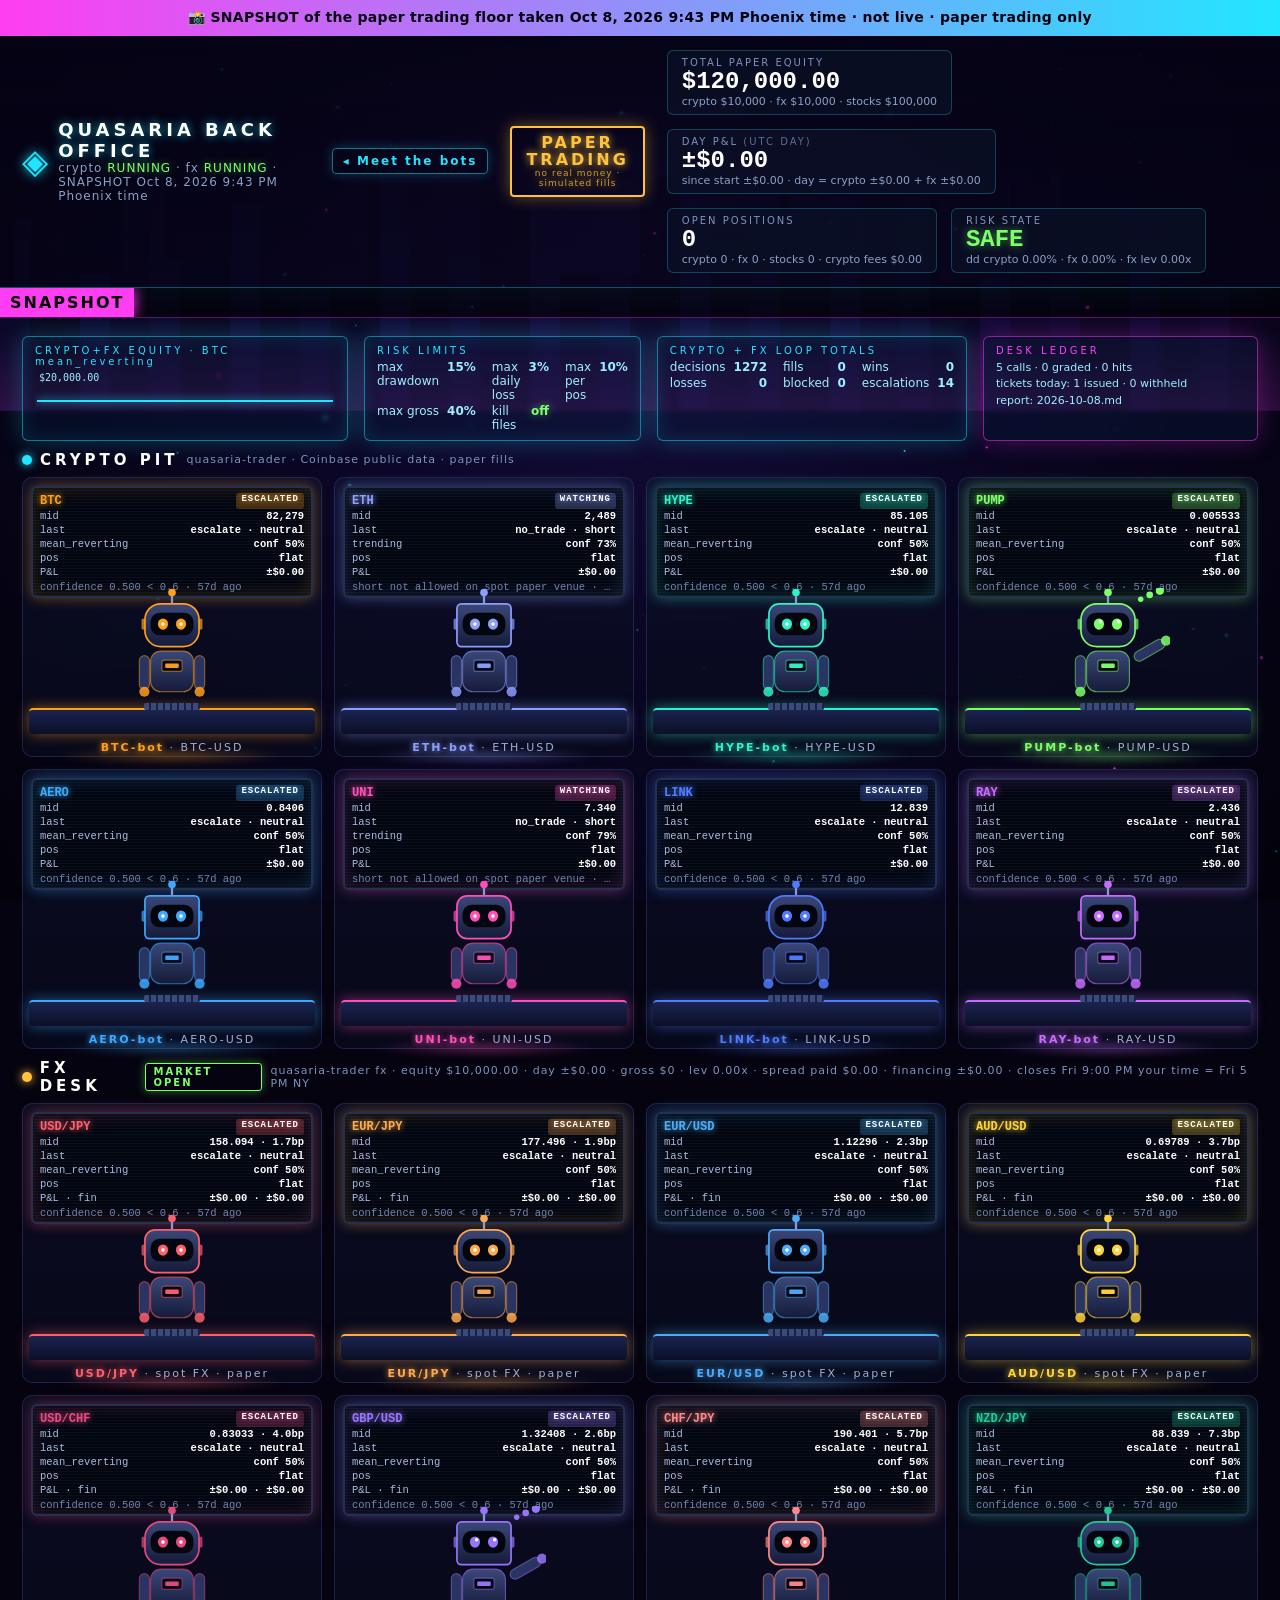
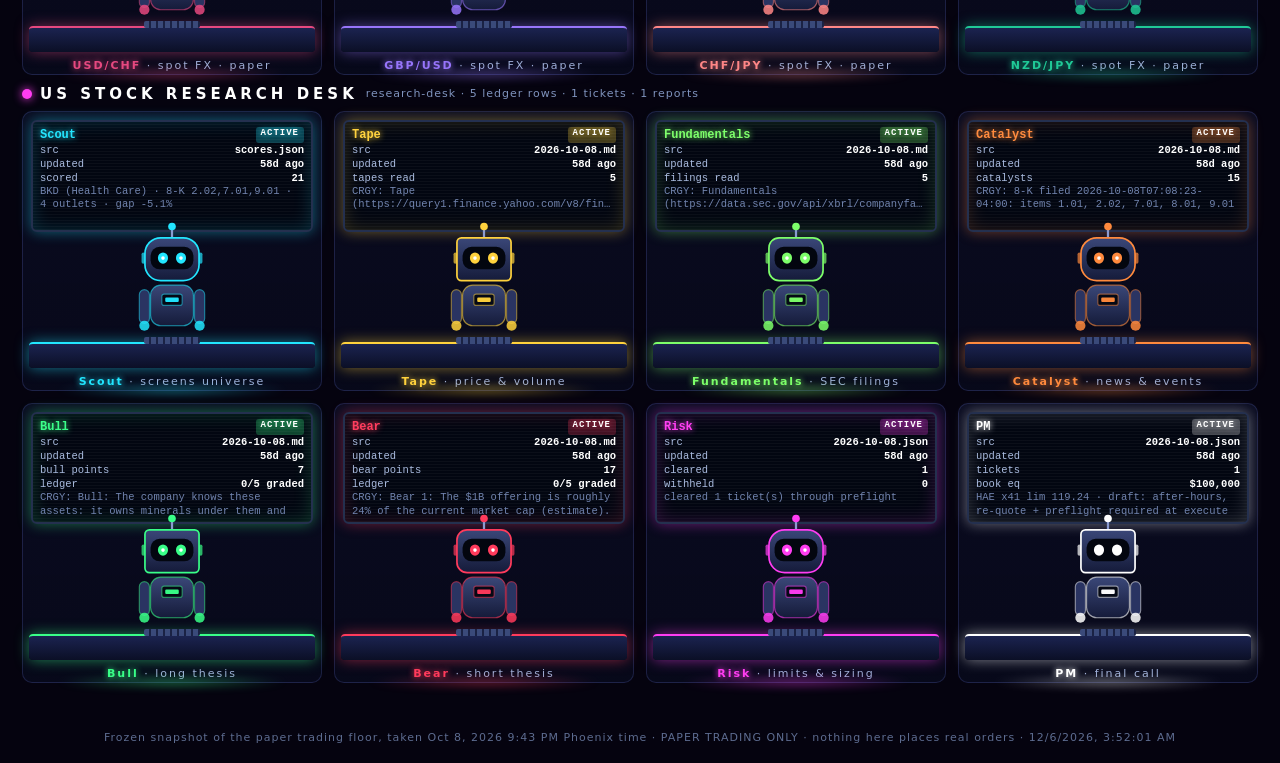
==== portal/index.html @ 62c1cb77 "Quasaria bots landing page + trading floor snapshot (paper trading only)" ====
<!doctype html>
<html lang="en">
<head>
<meta charset="utf-8">
<meta name="viewport" content="width=device-width,initial-scale=1">
<title>Quasaria Back Office · SNAPSHOT · PAPER TRADING</title>
<link rel="stylesheet" href="style.css">
</head>
<body>
<div id="snapshot-banner" style="position:sticky;top:0;z-index:9999;background:linear-gradient(90deg,#ff3df2,#22e6ff);color:#05010f;font:700 14px/1.4 system-ui,sans-serif;text-align:center;padding:8px 12px;letter-spacing:.02em">📸 SNAPSHOT of the paper trading floor taken Oct 8, 2026 9:43 PM Phoenix time · not live · paper trading only</div>
<canvas id="particles"></canvas>
<div id="scene">
  <div class="layer sky" data-depth="0.2">
    <div class="skyline"></div>
  </div>
  <div class="layer floor" data-depth="0.5"><div class="grid"></div></div>
</div>

<header id="hud">
  <div class="brand">
    <div class="logo">◈</div>
    <div><div class="title">QUASARIA BACK OFFICE</div><div class="subtitle" id="runner">connecting…</div></div>
  </div>
  <a class="lp-link" href="../" title="Landing page: meet the bots">◂ Meet the bots</a>
  <div class="paper">PAPER TRADING<small>no real money · simulated fills</small></div>
  <div class="stats">
    <div class="stat"><label>Total paper equity</label><b id="equity">—</b><small id="equity-sub"></small></div>
    <div class="stat"><label>Day P&amp;L <span class="muted">(UTC day)</span></label><b id="daypnl">—</b><small id="totpnl"></small></div>
    <div class="stat"><label>Open positions</label><b id="openpos">—</b><small id="fees"></small></div>
    <div class="stat"><label>Risk state</label><b id="riskstate">—</b><small id="dd"></small></div>
  </div>
</header>
<div id="halt-banner" class="hidden">⛔ TRADING HALTED — <span id="halt-reason"></span></div>
<div id="ticker"><div class="ticker-label">SNAPSHOT</div><div class="ticker-track"><div id="ticker-inner">waiting for events…</div></div></div>

<main>
  <div class="holo-strip">
    <div class="holo h1"><div class="holo-title">BTC REGIME</div><canvas id="spark" width="300" height="54"></canvas></div>
    <div class="holo h2"><div class="holo-title">RISK LIMITS</div><div id="risklimits"></div></div>
    <div class="holo h4"><div class="holo-title">CRYPTO LOOP TOTALS</div><div id="loopstats">—</div></div>
    <div class="holo h3"><div class="holo-title">DESK LEDGER</div><div id="ledgerbox">—</div></div>
  </div>
  <section class="zone">
    <h2><span class="dot cyan"></span>CRYPTO PIT <small>quasaria-trader · Coinbase public data · paper fills</small></h2>
    <div class="desks" id="crypto-desks"></div>
  </section>
  <section class="zone">
    <h2><span class="dot amber"></span>FX DESK <span id="fx-market" class="mkt">…</span> <small id="fx-sub">quasaria-trader fx</small></h2>
    <div class="desks" id="fx-desks"></div>
  </section>
  <section class="zone">
    <h2><span class="dot magenta"></span>US STOCK RESEARCH DESK <small id="desk-sub">research-desk</small></h2>
    <div class="desks" id="stock-desks"></div>
  </section>
</main>
<footer>Frozen snapshot of the paper trading floor, taken Oct 8, 2026 9:43 PM Phoenix time · PAPER TRADING ONLY · nothing here places real orders · <span id="clock"></span></footer>
<script src="app.js"></script>
</body>
</html>
---- portal/style.css ----
:root{--cyan:#22e6ff;--mag:#ff3df2;--lime:#7dff6a;--red:#ff3b5c;--amber:#ffc23d;--bg:#05030f;--panel:rgba(12,18,40,.72)}
*{box-sizing:border-box}
html,body{margin:0;min-height:100%;background:var(--bg);color:#d8e6ff;font-family:"Rajdhani","Segoe UI",system-ui,sans-serif;overflow-x:hidden}
body{min-height:100vh}
#particles{position:fixed;inset:0;z-index:1;pointer-events:none}
#scene{position:fixed;inset:0;z-index:0;overflow:hidden;background:radial-gradient(ellipse at 50% 20%,#1b0f45 0%,#0a0624 45%,#03020a 100%)}
.layer{position:absolute;inset:-40px;transition:transform .2s ease-out}
.skyline{position:absolute;left:0;right:0;top:18%;height:28%;opacity:.55;
 background:
 linear-gradient(transparent 0 70%,rgba(255,61,242,.25) 100%),
 repeating-linear-gradient(90deg,#0d0a2a 0 40px,#120d38 40px 70px,#0b0822 70px 120px,#150f40 120px 150px);
 clip-path:polygon(0 60%,4% 60%,4% 30%,8% 30%,8% 50%,12% 50%,12% 10%,15% 10%,15% 45%,20% 45%,20% 25%,25% 25%,25% 55%,30% 55%,30% 5%,33% 5%,33% 40%,38% 40%,38% 20%,44% 20%,44% 50%,50% 50%,50% 15%,53% 15%,53% 35%,58% 35%,58% 0,61% 0,61% 45%,66% 45%,66% 22%,72% 22%,72% 52%,77% 52%,77% 12%,81% 12%,81% 40%,86% 40%,86% 28%,91% 28%,91% 55%,96% 55%,96% 35%,100% 35%,100% 100%,0 100%)}
.floor{top:auto;height:60%;bottom:-40px;perspective:420px;overflow:hidden}
.grid{position:absolute;left:-50%;right:-50%;top:0;height:200%;transform:rotateX(62deg);transform-origin:50% 0;
 background-image:linear-gradient(rgba(34,230,255,.35) 1px,transparent 1px),linear-gradient(90deg,rgba(255,61,242,.3) 1px,transparent 1px);
 background-size:60px 60px;animation:gridmove 4s linear infinite;
 mask-image:linear-gradient(to bottom,transparent,#000 25%,#000 70%,transparent);-webkit-mask-image:linear-gradient(to bottom,transparent,#000 25%,#000 70%,transparent)}
@keyframes gridmove{to{background-position:0 60px,0 0}}
.holo{position:absolute;padding:8px 12px;border:1px solid rgba(34,230,255,.5);background:rgba(10,30,60,.35);border-radius:6px;
 box-shadow:0 0 24px rgba(34,230,255,.25),inset 0 0 20px rgba(34,230,255,.12);font-size:12px;color:#9fefff;backdrop-filter:blur(2px);animation:flicker 6s infinite}
.holo-title{font-size:10px;letter-spacing:3px;color:var(--cyan);margin-bottom:4px}
.holo-strip{display:flex;gap:16px;justify-content:space-between;margin:4px 0 6px}.holo-strip .holo{position:relative;flex:1}.h3{border-color:rgba(255,61,242,.5);box-shadow:0 0 24px rgba(255,61,242,.25)}
.h3 .holo-title{color:var(--mag)}
@keyframes flicker{0%,100%{opacity:.85}48%{opacity:.85}50%{opacity:.5}52%{opacity:.9}}
header#hud{position:relative;z-index:5;display:flex;align-items:center;gap:22px;padding:14px 22px;background:linear-gradient(180deg,rgba(5,3,20,.92),rgba(5,3,20,.6));border-bottom:1px solid rgba(34,230,255,.35);box-shadow:0 0 30px rgba(34,230,255,.15)}
.brand{display:flex;align-items:center;gap:10px}
.logo{font-size:34px;color:var(--cyan);text-shadow:0 0 12px var(--cyan);animation:spin 12s linear infinite}
@keyframes spin{to{transform:rotate(360deg)}}
.title{font-weight:700;letter-spacing:4px;font-size:18px;color:#fff;text-shadow:0 0 10px rgba(34,230,255,.7)}
.subtitle{font-size:12px;color:#8aa0c8;letter-spacing:1px}
.paper{border:2px solid var(--amber);color:var(--amber);padding:6px 14px;font-weight:800;letter-spacing:3px;border-radius:4px;text-align:center;
 text-shadow:0 0 8px var(--amber);box-shadow:0 0 16px rgba(255,194,61,.4);animation:pulse 2.4s ease-in-out infinite;line-height:1.1}
.paper small{display:block;font-size:9px;letter-spacing:1px;font-weight:500;opacity:.8}
@keyframes pulse{50%{box-shadow:0 0 28px rgba(255,194,61,.75)}}
.stats{display:flex;gap:14px;margin-left:auto;flex-wrap:wrap}
.stat{background:var(--panel);border:1px solid rgba(34,230,255,.25);border-radius:6px;padding:6px 14px;min-width:150px}
.stat label{display:block;font-size:10px;letter-spacing:2px;color:#7f93bd;text-transform:uppercase}
.stat b{font-size:24px;font-family:"JetBrains Mono",ui-monospace,monospace;color:#fff}
.stat small{display:block;font-size:11px;color:#8aa0c8}
.muted{color:#5d6c90}
.pos{color:var(--lime)!important;text-shadow:0 0 8px rgba(125,255,106,.5)}.neg{color:var(--red)!important;text-shadow:0 0 8px rgba(255,59,92,.5)}
#halt-banner{position:relative;z-index:5;background:repeating-linear-gradient(45deg,#3a0010 0 20px,#55001a 20px 40px);color:#fff;font-weight:800;letter-spacing:3px;text-align:center;padding:6px;border-bottom:2px solid var(--red);animation:pulse 1s infinite}
.hidden{display:none!important}
#ticker{position:relative;z-index:5;display:flex;align-items:center;height:30px;background:rgba(0,0,0,.6);border-bottom:1px solid rgba(255,61,242,.35);overflow:hidden}
.ticker-label{background:var(--mag);color:#000;font-weight:800;padding:0 10px;height:100%;display:flex;align-items:center;letter-spacing:2px;box-shadow:0 0 14px var(--mag)}
.ticker-track{flex:1;overflow:hidden;white-space:nowrap}
#ticker-inner{display:inline-block;padding-left:100%;animation:scroll 60s linear infinite;font-family:ui-monospace,monospace;font-size:13px}
#ticker-inner span{margin-right:42px}
@keyframes scroll{to{transform:translateX(-100%)}}
main{position:relative;z-index:3;padding:14px 22px 40px}
.zone h2{font-size:15px;letter-spacing:4px;margin:10px 0 8px;color:#fff;display:flex;align-items:center;gap:8px}
.zone h2 small{font-size:11px;letter-spacing:1px;color:#7f93bd;font-weight:400}
.dot{width:10px;height:10px;border-radius:50%;display:inline-block}.dot.cyan{background:var(--cyan);box-shadow:0 0 10px var(--cyan)}.dot.magenta{background:var(--mag);box-shadow:0 0 10px var(--mag)}
.desks{display:grid;grid-template-columns:repeat(8,minmax(150px,1fr));gap:12px}
@media (max-width:1500px){.desks{grid-template-columns:repeat(4,minmax(160px,1fr))}}
.desk{position:relative;height:280px;border-radius:10px;background:linear-gradient(180deg,rgba(15,20,48,.55),rgba(8,10,28,.85));border:1px solid rgba(120,140,255,.18);overflow:visible;transition:box-shadow .3s}
.desk::after{content:"";position:absolute;left:10%;right:10%;bottom:-6px;height:12px;border-radius:50%;background:radial-gradient(var(--hue),transparent 70%);opacity:.5;filter:blur(4px)}
.desk.flash-red{animation:redflash 1.2s 3}
.desk.flash-green{animation:greenflash 1.2s 2}
@keyframes redflash{50%{box-shadow:0 0 40px var(--red),inset 0 0 40px rgba(255,59,92,.5);border-color:var(--red)}}
@keyframes greenflash{50%{box-shadow:0 0 40px var(--lime),inset 0 0 30px rgba(125,255,106,.35);border-color:var(--lime)}}
.monitor{position:absolute;left:8px;right:8px;top:8px;height:112px;border-radius:6px;background:#020611;border:2px solid #24304f;box-shadow:0 0 14px color-mix(in srgb,var(--hue) 40%,transparent),inset 0 0 18px color-mix(in srgb,var(--hue) 18%,transparent);
 padding:5px 7px;font-family:ui-monospace,monospace;font-size:10.5px;line-height:1.35;overflow:hidden}
.monitor::before{content:"";position:absolute;inset:0;background:repeating-linear-gradient(0deg,rgba(255,255,255,.035) 0 1px,transparent 1px 3px);pointer-events:none}
.mon-head{display:flex;justify-content:space-between;color:var(--hue);font-weight:700;font-size:12px;text-shadow:0 0 6px var(--hue)}
.mon-row{display:flex;justify-content:space-between;gap:6px;color:#a9bbdf;white-space:nowrap;overflow:hidden;text-overflow:ellipsis}
.mon-row b{color:#fff;font-weight:600;overflow:hidden;text-overflow:ellipsis;white-space:nowrap;min-width:0}
.mon-reason{color:#6f82ad;white-space:nowrap;overflow:hidden;text-overflow:ellipsis}
.status-pill{font-size:9px;padding:0 5px;border-radius:3px;background:color-mix(in srgb,var(--hue) 25%,transparent);color:#fff;letter-spacing:1px}
.robot{position:absolute;left:50%;bottom:44px;width:124px;height:124px;transform:translateX(-50%)}
.table{position:absolute;left:6px;right:6px;bottom:22px;height:26px;border-radius:4px;background:linear-gradient(180deg,#1b2350,#0b0f26);border-top:2px solid var(--hue);box-shadow:0 0 14px color-mix(in srgb,var(--hue) 50%,transparent)}
.keyboard{position:absolute;left:50%;top:-7px;width:56px;height:7px;transform:translateX(-50%);background:repeating-linear-gradient(90deg,#3a4a7a 0 5px,#1a2244 5px 7px);border-radius:2px}
.nameplate{position:absolute;bottom:2px;left:0;right:0;text-align:center;font-size:11px;letter-spacing:2px;color:#9fb0d8}
.nameplate b{color:var(--hue);text-shadow:0 0 6px var(--hue)}
/* robot parts */
.r-head{animation:headscan 6s ease-in-out infinite;transform-origin:55px 50px}
.r-armL,.r-armR{transform-box:fill-box}
.r-eye{animation:blink 4.5s infinite;transform-origin:center;transform-box:fill-box}
.r-antenna-tip{animation:antenna 1.6s ease-in-out infinite}
@keyframes blink{0%,92%,100%{transform:scaleY(1)}95%{transform:scaleY(.1)}}
@keyframes antenna{50%{opacity:.3}}
@keyframes headscan{0%,100%{transform:rotate(0)}25%{transform:rotate(-6deg)}60%{transform:rotate(5deg)}}
.typing .r-armL{animation:typeL .22s ease-in-out infinite alternate;transform-origin:top center}
.typing .r-armR{animation:typeR .22s ease-in-out infinite alternate .11s;transform-origin:top center}
.typing .r-head{animation:typinghead 1.2s ease-in-out infinite}
@keyframes typeL{from{transform:translateY(0) rotate(4deg)}to{transform:translateY(3px) rotate(-3deg)}}
@keyframes typeR{from{transform:translateY(0) rotate(-4deg)}to{transform:translateY(3px) rotate(3deg)}}
@keyframes typinghead{50%{transform:translateY(1.5px)}}
.watching .r-armL{animation:typeL 1.6s ease-in-out infinite alternate;transform-origin:top center}
.watching .r-armR{animation:typeR 2.1s ease-in-out infinite alternate;transform-origin:top center}
.thinking .r-head{animation:think 2.4s ease-in-out infinite}
.thinking .r-armR{transform:rotate(-120deg) translate(-2px,-2px);transform-origin:top center;transition:transform .4s}
.thinking .r-pupil{transform:translate(1.5px,-2px)}
@keyframes think{50%{transform:rotate(-8deg) translateY(-1px)}}
.think-dots{opacity:0;transition:opacity .3s}.thinking .think-dots{opacity:1}
.think-dots circle{animation:dots 1.2s infinite}.think-dots circle:nth-child(2){animation-delay:.2s}.think-dots circle:nth-child(3){animation-delay:.4s}
@keyframes dots{50%{opacity:.15}}
.halted .r-head{animation:none;transform:rotate(14deg) translate(4px,6px)}
.halted .r-armL,.halted .r-armR{animation:none;transform:translateY(6px)}
.halted .r-eye{fill:var(--red)!important;animation:none}
.halted .r-antenna-tip{fill:var(--red)!important;animation:antenna .4s infinite}
.halted .x-eyes{opacity:1}.x-eyes{opacity:0}
.desk.halted{filter:saturate(.4);border-color:rgba(255,59,92,.6)}
.desk.halted .monitor{border-color:var(--red)}
.halt-tag{position:absolute;top:150px;left:50%;transform:translateX(-50%) rotate(-8deg);background:var(--red);color:#fff;font-weight:900;letter-spacing:3px;padding:2px 10px;font-size:13px;box-shadow:0 0 16px var(--red);display:none;z-index:4}
.desk.halted .halt-tag{display:block}
.offline .robot{opacity:.45;filter:grayscale(.7)}
.bubble{position:absolute;top:112px;left:50%;transform:translate(-50%,10px) scale(.6);opacity:0;background:#fff;color:#0a0a20;font-weight:800;font-size:12px;padding:5px 9px;border-radius:12px;white-space:nowrap;z-index:6;transition:all .35s cubic-bezier(.2,1.6,.4,1);pointer-events:none;box-shadow:0 0 18px rgba(255,255,255,.6)}
.bubble::after{content:"";position:absolute;bottom:-6px;left:50%;margin-left:-6px;border:6px solid transparent;border-top-color:#fff;border-bottom:0}
.bubble.show{opacity:1;transform:translate(-50%,0) scale(1)}
.coin{position:absolute;left:50%;top:150px;width:18px;height:18px;border-radius:50%;background:radial-gradient(circle at 35% 35%,#fff7b0,#ffc23d 55%,#b77900);box-shadow:0 0 10px #ffc23d;z-index:7;animation:coinpop 1.4s ease-out forwards;font-size:11px;font-weight:900;color:#7a4b00;text-align:center;line-height:18px}
@keyframes coinpop{0%{transform:translate(-50%,0) scale(.3);opacity:0}15%{opacity:1}100%{transform:translate(calc(-50% + var(--dx)),-110px) scale(1) rotateY(720deg);opacity:0}}
.lossfx{position:absolute;left:50%;top:140px;transform:translateX(-50%);color:var(--red);font-weight:900;font-size:16px;text-shadow:0 0 10px var(--red);animation:lossfloat 1.6s ease-out forwards;z-index:7}
@keyframes lossfloat{to{transform:translate(-50%,-70px);opacity:0}}
footer{position:relative;z-index:3;text-align:center;font-size:11px;color:#5d6c90;padding:8px 0 16px;letter-spacing:1px}
#risklimits,#loopstats{display:grid;grid-template-columns:repeat(3,auto);gap:2px 16px}#risklimits div,#loopstats div{display:flex;justify-content:space-between;gap:8px}
#ledgerbox{font-size:11px;line-height:1.5}

.dot.amber{background:var(--amber);box-shadow:0 0 10px var(--amber)}
.mkt{font-size:10px;letter-spacing:2px;padding:2px 8px;border-radius:3px;border:1px solid #556;color:#aab}
.mkt.open{border-color:var(--lime);color:var(--lime);box-shadow:0 0 10px rgba(125,255,106,.4)}
.mkt.closed{border-color:var(--amber);color:var(--amber);box-shadow:0 0 10px rgba(255,194,61,.4)}
.warn{color:#ffb35c!important}
.fxev{color:#ffe08a}
.desk.mkt-closed .robot{opacity:.6}
.desk.mkt-closed .monitor{filter:brightness(.75)}

.lp-link{font-size:12px;letter-spacing:2px;font-weight:700;color:var(--cyan);text-decoration:none;border:1px solid rgba(34,230,255,.5);border-radius:4px;padding:5px 10px;box-shadow:0 0 12px rgba(34,230,255,.25);white-space:nowrap}.lp-link:hover{background:rgba(34,230,255,.15);color:#fff}
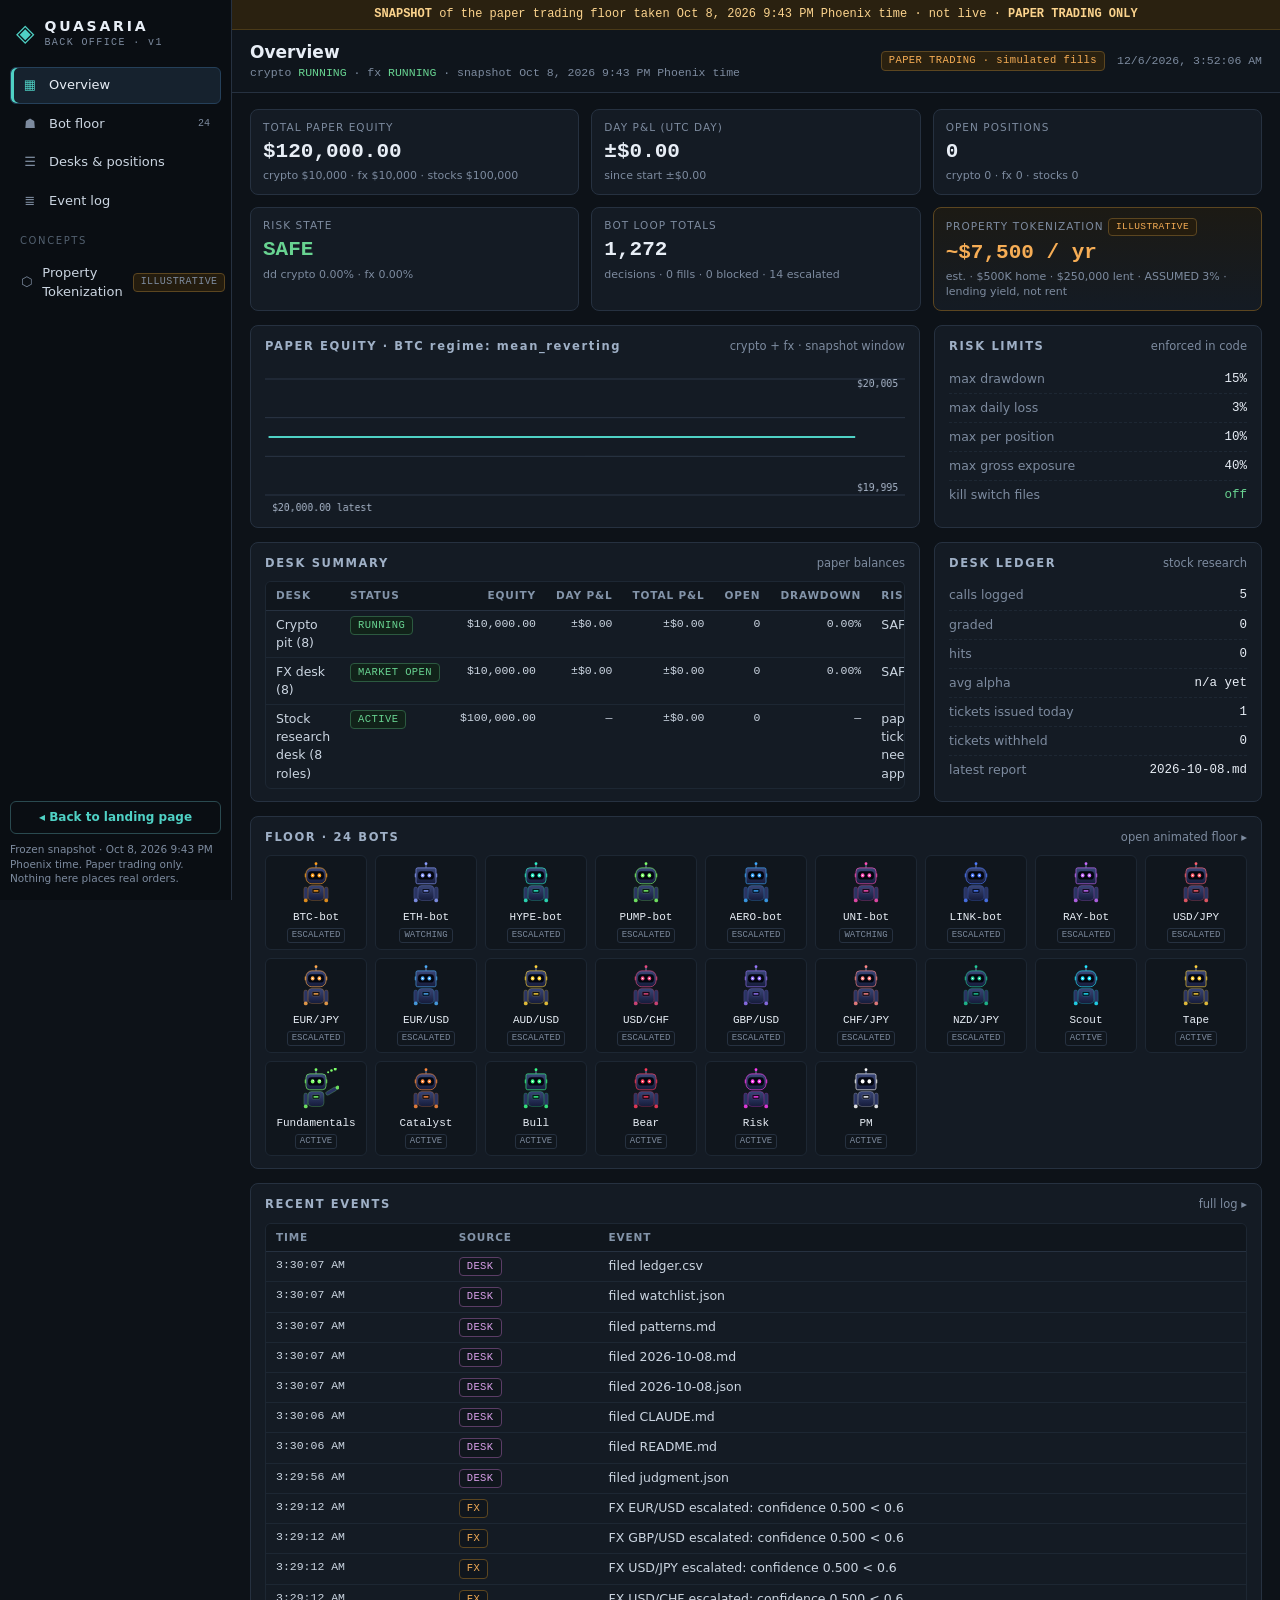
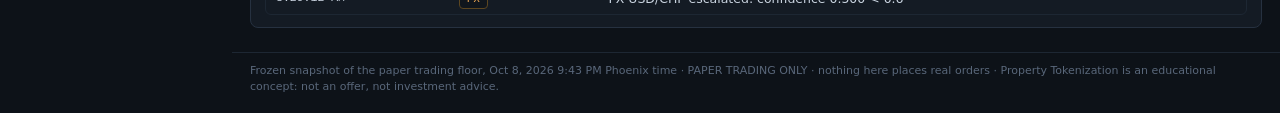
==== commit 08af9d2a: "Portal: back-office dashboard restyle + illustrative Property Tokenization (Stellar testnet) view" ====
--- a/portal/index.html
+++ b/portal/index.html
@@ -4,56 +4,214 @@
 <meta charset="utf-8">
 <meta name="viewport" content="width=device-width,initial-scale=1">
 <title>Quasaria Back Office · SNAPSHOT · PAPER TRADING</title>
+<meta name="description" content="Quasaria back office: a frozen snapshot of the paper-trading floor plus an illustrative property tokenization flow on Stellar testnet. Not real. Not investment advice.">
 <link rel="stylesheet" href="style.css">
 </head>
 <body>
-<div id="snapshot-banner" style="position:sticky;top:0;z-index:9999;background:linear-gradient(90deg,#ff3df2,#22e6ff);color:#05010f;font:700 14px/1.4 system-ui,sans-serif;text-align:center;padding:8px 12px;letter-spacing:.02em">📸 SNAPSHOT of the paper trading floor taken Oct 8, 2026 9:43 PM Phoenix time · not live · paper trading only</div>
-<canvas id="particles"></canvas>
-<div id="scene">
-  <div class="layer sky" data-depth="0.2">
-    <div class="skyline"></div>
-  </div>
-  <div class="layer floor" data-depth="0.5"><div class="grid"></div></div>
-</div>
-
-<header id="hud">
-  <div class="brand">
-    <div class="logo">◈</div>
-    <div><div class="title">QUASARIA BACK OFFICE</div><div class="subtitle" id="runner">connecting…</div></div>
-  </div>
-  <a class="lp-link" href="../" title="Landing page: meet the bots">◂ Meet the bots</a>
-  <div class="paper">PAPER TRADING<small>no real money · simulated fills</small></div>
-  <div class="stats">
-    <div class="stat"><label>Total paper equity</label><b id="equity">—</b><small id="equity-sub"></small></div>
-    <div class="stat"><label>Day P&amp;L <span class="muted">(UTC day)</span></label><b id="daypnl">—</b><small id="totpnl"></small></div>
-    <div class="stat"><label>Open positions</label><b id="openpos">—</b><small id="fees"></small></div>
-    <div class="stat"><label>Risk state</label><b id="riskstate">—</b><small id="dd"></small></div>
+<div id="app">
+<aside id="sidebar">
+  <div class="brand"><div class="logo">◈</div><div><div class="title">QUASARIA</div><div class="subtitle">BACK OFFICE · v1</div></div></div>
+  <nav id="nav" aria-label="Back office sections">
+    <a href="#/overview" data-view="overview"><span class="ic">▦</span><span class="lbl">Overview</span></a>
+    <a href="#/floor" data-view="floor"><span class="ic">☗</span><span class="lbl">Bot floor</span><em id="nav-bots">24</em></a>
+    <a href="#/desks" data-view="desks"><span class="ic">☰</span><span class="lbl">Desks &amp; positions</span></a>
+    <a href="#/events" data-view="events"><span class="ic">≣</span><span class="lbl">Event log</span></a>
+    <div class="nav-sep">Concepts</div>
+    <a href="#/tokenization" data-view="tokenization"><span class="ic">⬡</span><span class="lbl">Property Tokenization</span><em class="chip warn-chip">ILLUSTRATIVE</em></a>
+  </nav>
+  <div class="side-foot">
+    <a class="lp-link" href="../">◂ Back to landing page</a>
+    <div class="snap-note">Frozen snapshot · Oct 8, 2026 9:43 PM Phoenix time. Paper trading only. Nothing here places real orders.</div>
+  </div>
+</aside>
+
+<div id="content">
+<div id="snapshot-banner" role="status"><b>SNAPSHOT</b> of the paper trading floor taken Oct 8, 2026 9:43 PM Phoenix time · not live · <b>PAPER TRADING ONLY</b></div>
+<header id="topbar">
+  <div class="crumb"><span id="view-title">Overview</span><small id="runner">connecting…</small></div>
+  <div class="top-right">
+    <span class="chip paper-chip">PAPER TRADING · simulated fills</span>
+    <span class="clock" id="clock"></span>
   </div>
 </header>
 <div id="halt-banner" class="hidden">⛔ TRADING HALTED — <span id="halt-reason"></span></div>
-<div id="ticker"><div class="ticker-label">SNAPSHOT</div><div class="ticker-track"><div id="ticker-inner">waiting for events…</div></div></div>
 
 <main>
-  <div class="holo-strip">
-    <div class="holo h1"><div class="holo-title">BTC REGIME</div><canvas id="spark" width="300" height="54"></canvas></div>
-    <div class="holo h2"><div class="holo-title">RISK LIMITS</div><div id="risklimits"></div></div>
-    <div class="holo h4"><div class="holo-title">CRYPTO LOOP TOTALS</div><div id="loopstats">—</div></div>
-    <div class="holo h3"><div class="holo-title">DESK LEDGER</div><div id="ledgerbox">—</div></div>
-  </div>
-  <section class="zone">
-    <h2><span class="dot cyan"></span>CRYPTO PIT <small>quasaria-trader · Coinbase public data · paper fills</small></h2>
-    <div class="desks" id="crypto-desks"></div>
-  </section>
-  <section class="zone">
-    <h2><span class="dot amber"></span>FX DESK <span id="fx-market" class="mkt">…</span> <small id="fx-sub">quasaria-trader fx</small></h2>
-    <div class="desks" id="fx-desks"></div>
-  </section>
-  <section class="zone">
-    <h2><span class="dot magenta"></span>US STOCK RESEARCH DESK <small id="desk-sub">research-desk</small></h2>
-    <div class="desks" id="stock-desks"></div>
-  </section>
+<!-- ============ OVERVIEW ============ -->
+<section class="view" id="view-overview">
+  <div class="kpis">
+    <div class="kpi"><label>Total paper equity</label><b id="equity">—</b><small id="equity-sub"></small></div>
+    <div class="kpi"><label>Day P&amp;L <span class="muted">(UTC day)</span></label><b id="daypnl">—</b><small id="totpnl"></small></div>
+    <div class="kpi"><label>Open positions</label><b id="openpos">—</b><small id="fees"></small></div>
+    <div class="kpi"><label>Risk state</label><b id="riskstate">—</b><small id="dd"></small></div>
+    <div class="kpi"><label>Bot loop totals</label><b id="loopkpi">—</b><small id="loopkpi-sub"></small></div>
+    <a class="kpi kpi-token" href="#/tokenization" title="Open the illustrative Property Tokenization flow">
+      <label>Property tokenization <span class="chip warn-chip">ILLUSTRATIVE</span></label>
+      <b id="kpi-token-main">—</b><small id="kpi-token-sub"></small>
+    </a>
+  </div>
+
+  <div class="grid g-3">
+    <div class="panel span-2"><div class="p-head"><h3 id="spark-title">PAPER EQUITY</h3><span class="muted">crypto + fx · snapshot window</span></div><canvas id="spark" width="720" height="150"></canvas></div>
+    <div class="panel"><div class="p-head"><h3>RISK LIMITS</h3><span class="muted">enforced in code</span></div><div id="risklimits" class="kv"></div></div>
+  </div>
+
+  <div class="grid g-3">
+    <div class="panel span-2"><div class="p-head"><h3>DESK SUMMARY</h3><span class="muted">paper balances</span></div>
+      <div class="tbl-wrap"><table class="tbl" id="tbl-desks"><thead><tr><th>Desk</th><th>Status</th><th class="r">Equity</th><th class="r">Day P&amp;L</th><th class="r">Total P&amp;L</th><th class="r">Open</th><th class="r">Drawdown</th><th>Risk</th></tr></thead><tbody></tbody></table></div>
+    </div>
+    <div class="panel"><div class="p-head"><h3>DESK LEDGER</h3><span class="muted">stock research</span></div><div id="ledgerbox" class="kv"></div></div>
+  </div>
+
+  <div class="panel"><div class="p-head"><h3>FLOOR · 24 BOTS</h3><a class="muted" href="#/floor">open animated floor ▸</a></div><div id="floor-strip" class="strip"></div></div>
+
+  <div class="panel"><div class="p-head"><h3>RECENT EVENTS</h3><a class="muted" href="#/events">full log ▸</a></div>
+    <div class="tbl-wrap"><table class="tbl" id="tbl-recent"><thead><tr><th>Time</th><th>Source</th><th>Event</th></tr></thead><tbody></tbody></table></div>
+  </div>
+</section>
+
+<!-- ============ FLOOR ============ -->
+<section class="view hidden" id="view-floor">
+  <p class="lede">The bots at their desks. Each monitor shows that bot's real paper position and P&amp;L from the snapshot. <span class="muted">Animation is cosmetic; the numbers are the data.</span></p>
+  <div class="panel"><div class="p-head"><h3><span class="dot cyan"></span>CRYPTO PIT</h3><span class="muted">quasaria-trader · public market data · paper fills</span></div><div class="desks" id="crypto-desks"></div></div>
+  <div class="panel"><div class="p-head"><h3><span class="dot amber"></span>FX DESK <span id="fx-market" class="chip">…</span></h3><span class="muted" id="fx-sub">quasaria-trader fx</span></div><div class="desks" id="fx-desks"></div></div>
+  <div class="panel"><div class="p-head"><h3><span class="dot magenta"></span>US STOCK RESEARCH DESK</h3><span class="muted" id="desk-sub">research-desk</span></div><div class="desks" id="stock-desks"></div></div>
+</section>
+
+<!-- ============ DESKS / TABLES ============ -->
+<section class="view hidden" id="view-desks">
+  <div class="panel"><div class="p-head"><h3><span class="dot cyan"></span>CRYPTO BOTS</h3><span class="muted">8 pairs · paper</span></div>
+    <div class="tbl-wrap"><table class="tbl" id="tbl-crypto"><thead><tr><th>Bot</th><th>Status</th><th class="r">Mid</th><th class="r">Spread bp</th><th>Last decision</th><th>Regime</th><th class="r">Conf</th><th>Position</th><th class="r">P&amp;L</th><th class="r">W/L</th><th class="r">Decisions</th></tr></thead><tbody></tbody></table></div></div>
+  <div class="panel"><div class="p-head"><h3><span class="dot amber"></span>FX BOTS</h3><span class="muted">8 pairs · paper</span></div>
+    <div class="tbl-wrap"><table class="tbl" id="tbl-fx"><thead><tr><th>Pair</th><th>Status</th><th class="r">Mid</th><th class="r">Spread bp</th><th>Last decision</th><th>Regime</th><th class="r">Conf</th><th>Position</th><th class="r">P&amp;L</th><th class="r">Financing</th><th class="r">Blocks</th></tr></thead><tbody></tbody></table></div></div>
+  <div class="panel"><div class="p-head"><h3><span class="dot magenta"></span>STOCK RESEARCH DESK ROLES</h3><span class="muted" id="desk-sub2">8 roles</span></div>
+    <div class="tbl-wrap"><table class="tbl" id="tbl-roles"><thead><tr><th>Role</th><th>Job</th><th>Status</th><th>Source</th><th>Updated</th><th class="r">Items</th><th>Headline</th></tr></thead><tbody></tbody></table></div></div>
+  <div class="panel"><div class="p-head"><h3>RESEARCH LEDGER</h3><span class="muted">calls graded later against the benchmark</span></div>
+    <div class="tbl-wrap"><table class="tbl" id="tbl-ledger"><thead><tr><th>Date</th><th>Ticker</th><th class="r">Rating</th><th>Setup</th><th>Sector</th><th class="r">Ref px</th><th>Settle</th><th>Result</th></tr></thead><tbody></tbody></table></div></div>
+</section>
+
+<!-- ============ EVENTS ============ -->
+<section class="view hidden" id="view-events">
+  <div class="panel"><div class="p-head"><h3>EVENT LOG</h3>
+    <div class="seg" id="ev-filter" role="group" aria-label="Filter events"><button data-f="all" class="on">All</button><button data-f="crypto">Crypto</button><button data-f="fx">FX</button><button data-f="desk">Stock desk</button></div></div>
+    <div class="tbl-wrap"><table class="tbl" id="tbl-events"><thead><tr><th>Time</th><th>Source</th><th>Event</th></tr></thead><tbody></tbody></table></div></div>
+</section>
+
+<!-- ============ PROPERTY TOKENIZATION ============ -->
+<section class="view hidden" id="view-tokenization">
+  <div class="disclaimer" role="note">
+    <b>⚠ Educational / illustrative concept only.</b> No real property, no real tokens and no real issuer exist here. Nothing on this page is an offer, solicitation or investment advice. Every number is an <b>estimate / illustrative</b> or an <b>ASSUMED</b> input. Real tokenized real estate is subject to securities, property, lending and tax law in your jurisdiction. Everything shown targets <b>Stellar testnet</b> concepts only; addresses and hashes are obviously fake placeholders; no wallets or keys are used.
+  </div>
+
+  <div class="tok-hero panel">
+    <div>
+      <h2>From house deed to real estate share token to lending yield</h2>
+      <p>A <b>$500,000</b> example home (<span class="tag-ill">illustrative</span>) is held by an SPV. The SPV's equity is divided into <b>500,000 shares</b>, each represented 1:1 by a Stellar <b>real estate share token</b> (asset code <code>HOUSE1</code>, a made-up code). The property's value is recorded on Stellar testnet, and up to <b>50%</b> of it is put to work in <b>Blend</b> lending pools. <b>The yield comes from lending interest, not from rent and not from the house itself.</b></p>
+      <ul class="pillrow">
+        <li class="pill off">Off-chain: title + appraisal, SPV legal wrapper, mortgage servicer</li>
+        <li class="pill on">On Stellar testnet: share token, Soroban vault, Blend supply, Reflector (SEP-40) pricing</li>
+        <li class="pill wal">Non-custodial wallets: Freighter · LOBSTR · xBull · Scopuly (the app never holds keys)</li>
+      </ul>
+    </div>
+  </div>
+
+  <div class="panel">
+    <div class="p-head"><h3>PIPELINE</h3>
+      <div class="ctl"><button id="pl-play" class="btn" aria-pressed="true">❚❚ Pause</button><button id="pl-prev" class="btn" aria-label="Previous step">◂</button><button id="pl-next" class="btn" aria-label="Next step">▸</button></div></div>
+    <div class="pipeline" id="pipeline" role="list">
+      <div class="stage" role="listitem" data-i="0" tabindex="0"><div class="s-no">1</div><div class="s-ic">📜</div><h4>Deed, title &amp; appraisal</h4><p>Legal title review + independent appraisal: <b>$500,000</b></p><span class="loc off">OFF-CHAIN</span></div>
+      <div class="stage" role="listitem" data-i="1" tabindex="0"><div class="s-no">2</div><div class="s-ic">🏛</div><h4>SPV holds the deed</h4><p>Deed sits in an SPV (LLC/trust) with a custodian; equity = <b>500,000 shares</b></p><span class="loc off">OFF-CHAIN</span></div>
+      <div class="stage" role="listitem" data-i="2" tabindex="0"><div class="s-no">3</div><div class="s-ic">⬡</div><h4>Record value &amp; issue shares</h4><p>Value recorded on testnet; <code>HOUSE1</code> regulated asset + Soroban vault</p><span class="loc on">STELLAR TESTNET</span></div>
+      <div class="stage" role="listitem" data-i="3" tabindex="0"><div class="s-no">4</div><div class="s-ic">👛</div><h4>Mint to owner wallet</h4><p>KYC'd owner trusts + is authorized; shares land in a <b>non-custodial</b> wallet</p><span class="loc on">STELLAR TESTNET</span></div>
+      <div class="stage" role="listitem" data-i="4" tabindex="0"><div class="s-no">5</div><div class="s-ic">🏦</div><h4>Lend via Blend</h4><p>Up to <b>50%</b> supplied to a Blend pool; Reflector prices it (incl. XLM)</p><span class="loc on">STELLAR TESTNET</span></div>
+      <div class="stage" role="listitem" data-i="5" tabindex="0"><div class="s-no">6</div><div class="s-ic" id="stage6-ic">💰</div><h4 id="stage6-title">Yield routed</h4><p id="stage6-sub">choose a destination below</p><span class="loc mix" id="stage6-loc">ON + OFF-CHAIN</span></div>
+      <div class="packet" id="packet" aria-hidden="true"></div>
+    </div>
+    <div class="stage-detail" id="stage-detail" aria-live="polite"></div>
+  </div>
+
+  <div class="grid g-2">
+    <div class="panel">
+      <div class="p-head"><h3>$500K WORKED EXAMPLE <span class="chip warn-chip">ESTIMATE · ILLUSTRATIVE</span></h3></div>
+      <div class="form">
+        <div class="f-row"><label for="in-deploy">Share of value lent <span class="muted">(max 50%)</span></label><input id="in-deploy" type="range" min="0" max="50" step="1" value="50"><output id="out-deploy">50%</output></div>
+        <div class="f-row"><label>Interest rate</label>
+          <div class="seg" id="rate-mode" role="group" aria-label="Rate source"><button data-m="assumed" class="on">ASSUMED 3.00%</button><button data-m="live">Blend live rate (manual)</button></div></div>
+        <div class="f-row hidden" id="live-row"><label for="in-live">Live rate you read from Blend testnet</label><input id="in-live" type="number" min="0" max="50" step="0.01" placeholder="e.g. read from the Blend app" ><output>% APR</output></div>
+        <div class="note-live hidden" id="live-note">This static snapshot is <b>not connected to Blend</b>, so it cannot fetch a live rate and does not invent one. Type the supply APR you read yourself; leave it empty to fall back to the assumed 3%. Blend rates are variable (utilization-based).</div>
+        <div class="f-row"><label for="in-freq">Compounding frequency</label>
+          <select id="in-freq"><option value="365">Daily</option><option value="52">Weekly</option><option value="12" selected>Monthly</option><option value="4">Quarterly</option><option value="1">Annually</option></select></div>
+        <div class="f-row"><label for="in-years">Timeframe</label><input id="in-years" type="range" min="1" max="30" step="1" value="10"><output id="out-years">10 yrs</output></div>
+        <div class="f-row"><label for="in-xlm">Reflector XLM/USD price <span class="muted">(placeholder)</span></label><input id="in-xlm" type="number" min="0.01" step="0.01" value="0.25"><output>USD <span class="tag-ill">illustrative, not a quote</span></output></div>
+      </div>
+      <div class="tiles" id="tiles"></div>
+      <div class="chart-wrap"><canvas id="growth" width="620" height="260" role="img" aria-label="Illustrative growth chart of the lent amount over time"></canvas>
+        <div class="legend"><span><i style="background:#4fd1c5"></i>Fully compounded (yield reinvested)</span><span><i style="background:#f6ad55"></i>Harvested (yield paid out, no compounding)</span><span><i style="background:#718096"></i>Principal lent</span></div></div>
+      <p class="fine">Estimates only. Gross interest on the lent amount; excludes Blend/SPV fees, network fees, taxes, borrower defaults, bad debt and rate changes. Rates are variable and can fall to zero or the principal can lose value.</p>
+    </div>
+
+    <div class="panel">
+      <div class="p-head"><h3>YIELD DESTINATION <span class="chip warn-chip">ILLUSTRATIVE</span></h3></div>
+      <p class="lede sm">The homeowner holds the real estate share tokens, so the lending yield is theirs. Pick where the harvested yield goes. It updates the numbers and pipeline stage 6 live.</p>
+      <div class="seg wide" id="dest" role="radiogroup" aria-label="Yield destination">
+        <button role="radio" data-d="mortgage" class="on" aria-checked="true">① Pay down mortgage</button>
+        <button role="radio" data-d="income" aria-checked="false">② Passive income</button>
+        <button role="radio" data-d="bills" aria-checked="false">③ Bills / anything</button>
+        <button role="radio" data-d="custom" aria-checked="false">④ Custom split</button>
+      </div>
+      <div class="split hidden" id="split">
+        <div class="f-row"><label for="in-sp-m">Mortgage</label><input id="in-sp-m" type="range" min="0" max="100" value="50"><output id="out-sp-m">50%</output></div>
+        <div class="f-row"><label for="in-sp-i">Passive income</label><input id="in-sp-i" type="range" min="0" max="100" value="30"><output id="out-sp-i">30%</output></div>
+        <div class="f-row"><label>Bills / spend (rest)</label><div class="splitbar" id="splitbar"></div><output id="out-sp-b">20%</output></div>
+      </div>
+      <div class="dest-out" id="dest-out"></div>
+
+      <details class="assume" open>
+        <summary>ASSUMED mortgage terms (editable, fictional)</summary>
+        <div class="form">
+          <div class="f-row"><label for="in-mbal">Remaining balance</label><input id="in-mbal" type="number" min="1000" step="1000" value="300000"><output>USD</output></div>
+          <div class="f-row"><label for="in-mrate">Mortgage rate</label><input id="in-mrate" type="number" min="0" max="20" step="0.05" value="6.00"><output>% APR</output></div>
+          <div class="f-row"><label for="in-mterm">Remaining term</label><input id="in-mterm" type="number" min="1" max="40" step="1" value="25"><output>years</output></div>
+        </div>
+        <p class="fine">Mortgage servicing, the lender and any extra-principal payments happen off-chain with a real servicer; this demo does not connect to one. Prepayment terms, taxes and escrow are not modeled.</p>
+      </details>
+    </div>
+  </div>
+
+  <div class="grid g-2">
+    <div class="panel">
+      <div class="p-head"><h3>HOW THE SHARE TOKEN WORKS ON STELLAR</h3></div>
+      <div class="steps-text">
+        <div class="acc"><h4>Share register &amp; legal wrapper (off-chain)</h4><p>The SPV's operating agreement says its equity is divided into 500,000 shares and that each share is represented 1:1 by the <code>HOUSE1</code> asset. The share register ties each verified holder to a wallet address. Which record legally governs (the ledger or an off-chain register) depends on the jurisdiction and the documents. Title and appraisal remain off-chain.</p></div>
+        <div class="acc"><h4>Issuer &amp; distribution accounts</h4><p>An <b>issuer account</b> creates the asset; a separate <b>distribution account</b> holds the minted supply and sends it to holders. Holders opt in with a <b>trustline</b> (<code>change_trust</code>). The issuer sets <code>AUTH_REQUIRED</code> (approve each holder first), <code>AUTH_REVOCABLE</code> (freeze/limit) and <code>AUTH_CLAWBACK_ENABLED</code> (recover tokens for legal or compliance reasons; it requires revocable). Because the issuer must keep these powers, it cannot be locked, so it needs multisig and governance.</p></div>
+        <div class="acc"><h4>Compliance: SEP-8, SEP-24 (and SEP-10/12)</h4><p><b>SEP-8 regulated assets</b>: an approval server checks and signs each transfer (holder limits, lock-ups, sanctions screening). <b>SEP-24</b> gives an interactive web flow where an anchor/issuer can run KYC and funding; <b>SEP-12</b> is the KYC data API and <b>SEP-10</b> proves wallet ownership. The asset's <code>stellar.toml</code> (SEP-1) advertises these.</p></div>
+        <div class="acc"><h4>Soroban vault, Blend &amp; Reflector</h4><p>A <b>Soroban vault contract</b> tracks the recorded property value and the share supply, and uses the asset's SEP-41-style token interface (the Stellar Asset Contract). It supplies up to 50% of the value to a <b>Blend</b> pool (a <code>submit</code> call with a supply request) to earn borrower interest, and reads <b>Reflector</b> oracle prices (SEP-40 <code>lastprice</code>) to value positions, including XLM conversion.</p></div>
+        <div class="acc"><h4>Where the yield comes from, and the risks</h4><p><b>Lending interest.</b> Borrowers in the Blend pool pay interest; lenders earn a variable share. Not rent. Risks: smart-contract bugs, oracle errors, borrower liquidation shortfalls / bad debt, liquidity limits on withdrawal, rate swings, regulatory change, and the fact that a house cannot itself be lent: real funds would need to back whatever is supplied.</p></div>
+      </div>
+    </div>
+
+    <div class="panel">
+      <div class="p-head"><h3>MOCK STELLAR VIEW <span class="chip warn-chip">FAKE · TESTNET CONCEPT</span></h3></div>
+      <div class="seg" id="mock-tabs" role="tablist"><button data-t="asset" class="on" role="tab">Asset</button><button data-t="issuer" role="tab">Issuer flags</button><button data-t="txs" role="tab">Transactions</button><button data-t="toml" role="tab">stellar.toml</button></div>
+      <div class="mock" id="mock"></div>
+      <p class="fine">Mock UI, not a block explorer. Addresses and hashes are placeholders and do not exist on any network.</p>
+    </div>
+  </div>
+
+  <div class="panel">
+    <div class="p-head"><h3>SHARE REGISTER <span class="chip warn-chip">ILLUSTRATIVE</span></h3></div>
+    <div class="tbl-wrap"><table class="tbl" id="tbl-register"><thead><tr><th>Holder</th><th>Wallet (placeholder)</th><th>KYC</th><th>Trustline</th><th class="r">HOUSE1 shares</th><th class="r">% of SPV</th><th>Note</th></tr></thead><tbody>
+      <tr><td>Homeowner (example)</td><td class="mono">GEXAMPLEHOMEOWNER…PLACEHOLDER</td><td><span class="chip ok">verified</span></td><td><span class="chip ok">authorized</span></td><td class="r mono">500,000</td><td class="r mono">100.00%</td><td>Non-custodial wallet (e.g. Freighter / LOBSTR / xBull / Scopuly); app holds no keys</td></tr>
+      <tr class="muted-row"><td>Distribution account</td><td class="mono">GEXAMPLEDISTRIBUTION…PLACEHOLDER</td><td>n/a</td><td><span class="chip ok">authorized</span></td><td class="r mono">0</td><td class="r mono">0.00%</td><td>Holds supply only transiently during minting</td></tr>
+    </tbody></table></div>
+    <p class="fine">If other verified holders were added, yield would be distributed pro rata per share. Of the 500,000 shares, <b>250,000</b> (50%) represent value the vault lends; the other 250,000 are not lent.</p>
+  </div>
+</section>
 </main>
-<footer>Frozen snapshot of the paper trading floor, taken Oct 8, 2026 9:43 PM Phoenix time · PAPER TRADING ONLY · nothing here places real orders · <span id="clock"></span></footer>
+<footer>Frozen snapshot of the paper trading floor, Oct 8, 2026 9:43 PM Phoenix time · PAPER TRADING ONLY · nothing here places real orders · Property Tokenization is an educational concept: not an offer, not investment advice.</footer>
+</div>
+</div>
 <script src="app.js"></script>
+<script src="tokenization.js"></script>
 </body>
 </html>
--- a/portal/style.css
+++ b/portal/style.css
@@ -1,77 +1,179 @@
-:root{--cyan:#22e6ff;--mag:#ff3df2;--lime:#7dff6a;--red:#ff3b5c;--amber:#ffc23d;--bg:#05030f;--panel:rgba(12,18,40,.72)}
+
+:root{--bg:#0d1218;--side:#0a0e13;--panel:#141b24;--panel2:#18212c;--line:#263140;--line2:#1d2733;--txt:#cbd5e1;--dim:#7d8b9f;--hi:#e8eef6;
+ --acc:#4fd1c5;--amber:#f6ad55;--lime:#68d391;--red:#fc8181;--blue:#63b3ed;--cyan:#4fd1c5;--mag:#d69ee8;
+ --mono:ui-monospace,SFMono-Regular,Menlo,Consolas,"Liberation Mono",monospace;--sans:system-ui,-apple-system,"Segoe UI",Roboto,sans-serif}
 *{box-sizing:border-box}
-html,body{margin:0;min-height:100%;background:var(--bg);color:#d8e6ff;font-family:"Rajdhani","Segoe UI",system-ui,sans-serif;overflow-x:hidden}
-body{min-height:100vh}
-#particles{position:fixed;inset:0;z-index:1;pointer-events:none}
-#scene{position:fixed;inset:0;z-index:0;overflow:hidden;background:radial-gradient(ellipse at 50% 20%,#1b0f45 0%,#0a0624 45%,#03020a 100%)}
-.layer{position:absolute;inset:-40px;transition:transform .2s ease-out}
-.skyline{position:absolute;left:0;right:0;top:18%;height:28%;opacity:.55;
- background:
- linear-gradient(transparent 0 70%,rgba(255,61,242,.25) 100%),
- repeating-linear-gradient(90deg,#0d0a2a 0 40px,#120d38 40px 70px,#0b0822 70px 120px,#150f40 120px 150px);
- clip-path:polygon(0 60%,4% 60%,4% 30%,8% 30%,8% 50%,12% 50%,12% 10%,15% 10%,15% 45%,20% 45%,20% 25%,25% 25%,25% 55%,30% 55%,30% 5%,33% 5%,33% 40%,38% 40%,38% 20%,44% 20%,44% 50%,50% 50%,50% 15%,53% 15%,53% 35%,58% 35%,58% 0,61% 0,61% 45%,66% 45%,66% 22%,72% 22%,72% 52%,77% 52%,77% 12%,81% 12%,81% 40%,86% 40%,86% 28%,91% 28%,91% 55%,96% 55%,96% 35%,100% 35%,100% 100%,0 100%)}
-.floor{top:auto;height:60%;bottom:-40px;perspective:420px;overflow:hidden}
-.grid{position:absolute;left:-50%;right:-50%;top:0;height:200%;transform:rotateX(62deg);transform-origin:50% 0;
- background-image:linear-gradient(rgba(34,230,255,.35) 1px,transparent 1px),linear-gradient(90deg,rgba(255,61,242,.3) 1px,transparent 1px);
- background-size:60px 60px;animation:gridmove 4s linear infinite;
- mask-image:linear-gradient(to bottom,transparent,#000 25%,#000 70%,transparent);-webkit-mask-image:linear-gradient(to bottom,transparent,#000 25%,#000 70%,transparent)}
-@keyframes gridmove{to{background-position:0 60px,0 0}}
-.holo{position:absolute;padding:8px 12px;border:1px solid rgba(34,230,255,.5);background:rgba(10,30,60,.35);border-radius:6px;
- box-shadow:0 0 24px rgba(34,230,255,.25),inset 0 0 20px rgba(34,230,255,.12);font-size:12px;color:#9fefff;backdrop-filter:blur(2px);animation:flicker 6s infinite}
-.holo-title{font-size:10px;letter-spacing:3px;color:var(--cyan);margin-bottom:4px}
-.holo-strip{display:flex;gap:16px;justify-content:space-between;margin:4px 0 6px}.holo-strip .holo{position:relative;flex:1}.h3{border-color:rgba(255,61,242,.5);box-shadow:0 0 24px rgba(255,61,242,.25)}
-.h3 .holo-title{color:var(--mag)}
-@keyframes flicker{0%,100%{opacity:.85}48%{opacity:.85}50%{opacity:.5}52%{opacity:.9}}
-header#hud{position:relative;z-index:5;display:flex;align-items:center;gap:22px;padding:14px 22px;background:linear-gradient(180deg,rgba(5,3,20,.92),rgba(5,3,20,.6));border-bottom:1px solid rgba(34,230,255,.35);box-shadow:0 0 30px rgba(34,230,255,.15)}
-.brand{display:flex;align-items:center;gap:10px}
-.logo{font-size:34px;color:var(--cyan);text-shadow:0 0 12px var(--cyan);animation:spin 12s linear infinite}
-@keyframes spin{to{transform:rotate(360deg)}}
-.title{font-weight:700;letter-spacing:4px;font-size:18px;color:#fff;text-shadow:0 0 10px rgba(34,230,255,.7)}
-.subtitle{font-size:12px;color:#8aa0c8;letter-spacing:1px}
-.paper{border:2px solid var(--amber);color:var(--amber);padding:6px 14px;font-weight:800;letter-spacing:3px;border-radius:4px;text-align:center;
- text-shadow:0 0 8px var(--amber);box-shadow:0 0 16px rgba(255,194,61,.4);animation:pulse 2.4s ease-in-out infinite;line-height:1.1}
-.paper small{display:block;font-size:9px;letter-spacing:1px;font-weight:500;opacity:.8}
-@keyframes pulse{50%{box-shadow:0 0 28px rgba(255,194,61,.75)}}
-.stats{display:flex;gap:14px;margin-left:auto;flex-wrap:wrap}
-.stat{background:var(--panel);border:1px solid rgba(34,230,255,.25);border-radius:6px;padding:6px 14px;min-width:150px}
-.stat label{display:block;font-size:10px;letter-spacing:2px;color:#7f93bd;text-transform:uppercase}
-.stat b{font-size:24px;font-family:"JetBrains Mono",ui-monospace,monospace;color:#fff}
-.stat small{display:block;font-size:11px;color:#8aa0c8}
-.muted{color:#5d6c90}
-.pos{color:var(--lime)!important;text-shadow:0 0 8px rgba(125,255,106,.5)}.neg{color:var(--red)!important;text-shadow:0 0 8px rgba(255,59,92,.5)}
-#halt-banner{position:relative;z-index:5;background:repeating-linear-gradient(45deg,#3a0010 0 20px,#55001a 20px 40px);color:#fff;font-weight:800;letter-spacing:3px;text-align:center;padding:6px;border-bottom:2px solid var(--red);animation:pulse 1s infinite}
+html,body{margin:0;background:var(--bg);color:var(--txt);font-family:var(--sans);font-size:14px;line-height:1.45}
+body{min-height:100vh;overflow-x:hidden}
+a{color:var(--acc)}
+code,.mono{font-family:var(--mono);font-size:.92em}
+code{background:#0b1016;border:1px solid var(--line);border-radius:3px;padding:0 4px;color:#9ae6b4}
 .hidden{display:none!important}
-#ticker{position:relative;z-index:5;display:flex;align-items:center;height:30px;background:rgba(0,0,0,.6);border-bottom:1px solid rgba(255,61,242,.35);overflow:hidden}
-.ticker-label{background:var(--mag);color:#000;font-weight:800;padding:0 10px;height:100%;display:flex;align-items:center;letter-spacing:2px;box-shadow:0 0 14px var(--mag)}
-.ticker-track{flex:1;overflow:hidden;white-space:nowrap}
-#ticker-inner{display:inline-block;padding-left:100%;animation:scroll 60s linear infinite;font-family:ui-monospace,monospace;font-size:13px}
-#ticker-inner span{margin-right:42px}
-@keyframes scroll{to{transform:translateX(-100%)}}
-main{position:relative;z-index:3;padding:14px 22px 40px}
-.zone h2{font-size:15px;letter-spacing:4px;margin:10px 0 8px;color:#fff;display:flex;align-items:center;gap:8px}
-.zone h2 small{font-size:11px;letter-spacing:1px;color:#7f93bd;font-weight:400}
-.dot{width:10px;height:10px;border-radius:50%;display:inline-block}.dot.cyan{background:var(--cyan);box-shadow:0 0 10px var(--cyan)}.dot.magenta{background:var(--mag);box-shadow:0 0 10px var(--mag)}
-.desks{display:grid;grid-template-columns:repeat(8,minmax(150px,1fr));gap:12px}
-@media (max-width:1500px){.desks{grid-template-columns:repeat(4,minmax(160px,1fr))}}
-.desk{position:relative;height:280px;border-radius:10px;background:linear-gradient(180deg,rgba(15,20,48,.55),rgba(8,10,28,.85));border:1px solid rgba(120,140,255,.18);overflow:visible;transition:box-shadow .3s}
-.desk::after{content:"";position:absolute;left:10%;right:10%;bottom:-6px;height:12px;border-radius:50%;background:radial-gradient(var(--hue),transparent 70%);opacity:.5;filter:blur(4px)}
-.desk.flash-red{animation:redflash 1.2s 3}
-.desk.flash-green{animation:greenflash 1.2s 2}
-@keyframes redflash{50%{box-shadow:0 0 40px var(--red),inset 0 0 40px rgba(255,59,92,.5);border-color:var(--red)}}
-@keyframes greenflash{50%{box-shadow:0 0 40px var(--lime),inset 0 0 30px rgba(125,255,106,.35);border-color:var(--lime)}}
-.monitor{position:absolute;left:8px;right:8px;top:8px;height:112px;border-radius:6px;background:#020611;border:2px solid #24304f;box-shadow:0 0 14px color-mix(in srgb,var(--hue) 40%,transparent),inset 0 0 18px color-mix(in srgb,var(--hue) 18%,transparent);
- padding:5px 7px;font-family:ui-monospace,monospace;font-size:10.5px;line-height:1.35;overflow:hidden}
-.monitor::before{content:"";position:absolute;inset:0;background:repeating-linear-gradient(0deg,rgba(255,255,255,.035) 0 1px,transparent 1px 3px);pointer-events:none}
-.mon-head{display:flex;justify-content:space-between;color:var(--hue);font-weight:700;font-size:12px;text-shadow:0 0 6px var(--hue)}
-.mon-row{display:flex;justify-content:space-between;gap:6px;color:#a9bbdf;white-space:nowrap;overflow:hidden;text-overflow:ellipsis}
-.mon-row b{color:#fff;font-weight:600;overflow:hidden;text-overflow:ellipsis;white-space:nowrap;min-width:0}
-.mon-reason{color:#6f82ad;white-space:nowrap;overflow:hidden;text-overflow:ellipsis}
-.status-pill{font-size:9px;padding:0 5px;border-radius:3px;background:color-mix(in srgb,var(--hue) 25%,transparent);color:#fff;letter-spacing:1px}
+.muted{color:var(--dim)}
+.pos{color:var(--lime)!important}.neg{color:var(--red)!important}.warn{color:var(--amber)!important}.fxev{color:#fbd38d}
+#app{display:grid;grid-template-columns:232px minmax(0,1fr);min-height:100vh}
+/* sidebar */
+#sidebar{background:var(--side);border-right:1px solid var(--line);position:sticky;top:0;height:100vh;display:flex;flex-direction:column;padding:14px 10px;gap:14px;overflow:auto}
+.brand{display:flex;align-items:center;gap:10px;padding:2px 6px}
+.logo{font-size:24px;color:var(--acc);line-height:1}
+.title{font-weight:700;letter-spacing:.2em;font-size:14px;color:var(--hi)}
+.subtitle{font-size:10px;letter-spacing:.14em;color:var(--dim);font-family:var(--mono)}
+#nav{display:flex;flex-direction:column;gap:2px}
+#nav a{display:flex;align-items:center;gap:10px;padding:8px 10px;border-radius:6px;color:var(--txt);text-decoration:none;border:1px solid transparent;font-size:13px}
+#nav a:hover{background:#121922}
+#nav a.active{background:#16222e;border-color:#25405a;color:var(--hi);box-shadow:inset 3px 0 0 var(--acc)}
+#nav .ic{width:18px;text-align:center;color:var(--dim)}#nav a.active .ic{color:var(--acc)}
+#nav em{margin-left:auto;font-style:normal;font-family:var(--mono);font-size:10px;color:var(--dim)}
+.nav-sep{margin:12px 10px 4px;font-size:10px;letter-spacing:.16em;text-transform:uppercase;color:#52606f}
+.side-foot{margin-top:auto;display:flex;flex-direction:column;gap:8px}
+.lp-link{display:block;text-align:center;font-size:12px;font-weight:600;text-decoration:none;color:var(--acc);border:1px solid #2a4a50;border-radius:6px;padding:7px 8px}
+.lp-link:hover{background:#12262a}
+.snap-note{font-size:10.5px;color:var(--dim);line-height:1.4}
+/* top */
+#content{min-width:0;display:flex;flex-direction:column}
+#snapshot-banner{background:#2a2110;color:#fbd38d;border-bottom:1px solid #4a3a18;font-size:12px;padding:6px 14px;text-align:center;font-family:var(--mono)}
+#topbar{display:flex;align-items:center;justify-content:space-between;gap:12px;padding:10px 18px;border-bottom:1px solid var(--line);background:#0f151c;position:sticky;top:0;z-index:20;flex-wrap:wrap}
+.crumb{display:flex;flex-direction:column}
+#view-title{font-size:17px;font-weight:650;color:var(--hi)}
+.crumb small{font-size:11.5px;color:var(--dim);font-family:var(--mono)}
+.top-right{display:flex;align-items:center;gap:12px}
+.clock{font-family:var(--mono);font-size:11.5px;color:var(--dim)}
+.chip{display:inline-block;font-size:10.5px;font-family:var(--mono);letter-spacing:.04em;padding:1px 7px;border-radius:4px;border:1px solid var(--line);color:var(--dim);background:#10161d;white-space:nowrap;vertical-align:middle}
+.paper-chip{color:var(--amber);border-color:#5c4620;background:#2a2110}
+.warn-chip{color:var(--amber);border-color:#5c4620;background:#241c0e;font-size:9.5px}
+.st-ok{color:var(--lime);border-color:#2c5a40;background:#112219}.st-warn{color:var(--amber);border-color:#5c4620;background:#241c0e}
+.st-bad{color:var(--red);border-color:#6b2f2f;background:#2a1414}.st-idle{color:#9aa8bb}
+.ok{color:var(--lime);border-color:#2c5a40;background:#112219}
+.src-crypto{color:#90cdf4;border-color:#2c4a66}.src-fx{color:var(--amber);border-color:#5c4620}.src-desk{color:var(--mag);border-color:#5b3d66}
+#halt-banner{background:#3a1111;color:#fed7d7;font-weight:700;text-align:center;padding:6px;border-bottom:1px solid #7b2d2d;font-family:var(--mono)}
+main{padding:16px 18px 24px;flex:1;min-width:0}
+footer{padding:10px 18px 18px;font-size:11px;color:#59677a;border-top:1px solid var(--line2)}
+.view>*+*{margin-top:14px}
+/* panels */
+.panel{background:var(--panel);border:1px solid var(--line);border-radius:8px;padding:12px 14px;min-width:0}
+.p-head{display:flex;align-items:center;justify-content:space-between;gap:10px;margin-bottom:10px;flex-wrap:wrap}
+.p-head h3{margin:0;font-size:11.5px;letter-spacing:.14em;font-weight:650;color:#9fb0c6;display:flex;align-items:center;gap:8px;flex-wrap:wrap}
+.p-head .muted{font-size:11.5px;text-decoration:none}
+a.muted:hover{color:var(--acc)}
+.grid{display:grid;gap:14px}.g-3{grid-template-columns:repeat(3,minmax(0,1fr))}.g-2{grid-template-columns:repeat(2,minmax(0,1fr))}
+.span-2{grid-column:span 2}
+.dot{width:8px;height:8px;border-radius:50%;display:inline-block}.dot.cyan{background:var(--acc)}.dot.amber{background:var(--amber)}.dot.magenta{background:var(--mag)}
+.lede{margin:0;color:var(--txt)}.lede.sm{font-size:12.5px;color:var(--dim);margin-bottom:10px}
+/* kpis */
+.kpis{display:grid;grid-template-columns:repeat(6,minmax(0,1fr));gap:12px}
+.kpi{background:var(--panel);border:1px solid var(--line);border-radius:8px;padding:10px 12px;min-width:0;text-decoration:none;color:inherit;display:block}
+.kpi label{display:block;font-size:10.5px;letter-spacing:.1em;text-transform:uppercase;color:var(--dim);margin-bottom:2px}
+.kpi b{display:block;font-family:var(--mono);font-size:21px;color:var(--hi);font-weight:600;overflow:hidden;text-overflow:ellipsis;white-space:nowrap}
+.kpi small{display:block;font-size:11px;color:var(--dim);margin-top:2px;line-height:1.35}
+.kpi-token{border-color:#5c4620;background:linear-gradient(180deg,#1c1a14,#141b24)}.kpi-token:hover{border-color:var(--amber)}
+.kpi-token b{color:var(--amber)}
+.kv>div{display:flex;justify-content:space-between;gap:10px;padding:5px 0;border-bottom:1px dashed var(--line2);font-size:12.5px}
+.kv>div:last-child{border:0}.kv span{color:var(--dim)}.kv b{font-family:var(--mono);font-weight:500;color:var(--hi)}
+canvas#spark{width:100%;height:150px;display:block}
+/* tables */
+.tbl-wrap{overflow-x:auto;border:1px solid var(--line2);border-radius:6px}
+.tbl{width:100%;border-collapse:collapse;font-size:12.5px}
+.tbl th{background:#10161d;color:#8394a9;font-size:10.5px;letter-spacing:.08em;text-transform:uppercase;text-align:left;padding:6px 10px;border-bottom:1px solid var(--line);white-space:nowrap;position:sticky;top:0}
+.tbl td{padding:5px 10px;border-bottom:1px solid var(--line2);vertical-align:top}
+.tbl tr:last-child td{border-bottom:0}.tbl tbody tr:hover{background:#17212c}
+.tbl .r{text-align:right}.nowrap{white-space:nowrap}.clip{max-width:420px;overflow:hidden;text-overflow:ellipsis;white-space:nowrap}
+.muted-row td{color:var(--dim)}
+/* floor strip */
+.strip{display:grid;grid-template-columns:repeat(auto-fill,minmax(92px,1fr));gap:8px}
+.mini{display:flex;flex-direction:column;align-items:center;gap:2px;padding:6px 4px;border:1px solid var(--line2);border-radius:6px;background:#10161d;text-decoration:none;color:var(--txt);min-width:0}
+.mini:hover{border-color:var(--hue)}
+.robot-mini{width:46px;height:46px}
+.m-name{font-size:11px;font-family:var(--mono);color:var(--hi);max-width:100%;overflow:hidden;text-overflow:ellipsis;white-space:nowrap}
+.m-pill{font-size:9px;font-family:var(--mono);color:var(--dim);border:1px solid var(--line);border-radius:3px;padding:0 4px;max-width:100%;overflow:hidden;text-overflow:ellipsis;white-space:nowrap}
+.mini[data-st="HALTED"] .m-pill{color:var(--red)}.mini[data-st="IN POSITION"] .m-pill,.mini[data-st="LONG"] .m-pill,.mini[data-st="SHORT"] .m-pill{color:var(--lime)}
+/* seg & buttons & forms */
+.seg{display:inline-flex;flex-wrap:wrap;border:1px solid var(--line);border-radius:6px;overflow:hidden;background:#10161d}
+.seg button{background:none;border:0;color:var(--dim);padding:6px 10px;font:inherit;font-size:12px;cursor:pointer;border-right:1px solid var(--line)}
+.seg button:last-child{border-right:0}.seg button:hover{color:var(--hi)}
+.seg button.on{background:#16303a;color:var(--hi);box-shadow:inset 0 -2px 0 var(--acc)}
+.seg.wide{display:grid;grid-template-columns:repeat(2,1fr);width:100%}
+.seg.wide button{border-bottom:1px solid var(--line);text-align:left;padding:9px 11px}
+.btn{background:#10161d;border:1px solid var(--line);color:var(--txt);border-radius:6px;padding:5px 10px;font:inherit;font-size:12px;cursor:pointer}.btn:hover{border-color:var(--acc);color:var(--hi)}
+button:focus-visible,a:focus-visible,.stage:focus-visible,input:focus-visible,select:focus-visible,summary:focus-visible{outline:2px solid var(--acc);outline-offset:2px}
+.form{display:flex;flex-direction:column;gap:8px;margin-bottom:10px}
+.f-row{display:grid;grid-template-columns:minmax(120px,190px) minmax(0,1fr) auto;gap:10px;align-items:center;font-size:12.5px}
+.f-row label{color:var(--dim)}
+.f-row output{font-family:var(--mono);color:var(--hi);font-size:12px;min-width:48px}
+input[type=range]{width:100%;accent-color:var(--acc)}
+input[type=number],select{background:#0f151c;border:1px solid var(--line);color:var(--hi);border-radius:5px;padding:5px 8px;font:inherit;font-family:var(--mono);font-size:12.5px;width:100%;min-width:0}
+.note-live{font-size:11.5px;color:#fbd38d;background:#241c0e;border:1px solid #5c4620;border-radius:6px;padding:7px 10px;margin-bottom:10px}
+.fine{font-size:11px;color:var(--dim);margin:8px 0 0}
+.tag-ill{font-size:10px;color:var(--amber);border:1px dashed #5c4620;border-radius:3px;padding:0 4px;white-space:nowrap}
+/* tokenization */
+.disclaimer{background:#2a2110;border:1px solid #6b5220;border-left:4px solid var(--amber);color:#fbe3b8;border-radius:6px;padding:10px 14px;font-size:13px}
+.disclaimer b{color:#ffd9a0}
+.tok-hero h2{margin:0 0 6px;font-size:19px;color:var(--hi)}.tok-hero p{margin:0 0 10px}
+.pillrow{list-style:none;margin:0;padding:0;display:flex;gap:8px;flex-wrap:wrap}
+.pill{font-size:11.5px;padding:3px 9px;border-radius:999px;border:1px solid var(--line)}
+.pill.off{color:#cbb98f;border-color:#5c4a20;background:#201a0e}.pill.on{color:#8be0d8;border-color:#245a56;background:#0f2220}.pill.wal{color:#a9c4f5;border-color:#2d4a7a;background:#101b2e}
+.pipeline{position:relative;display:grid;grid-template-columns:repeat(6,minmax(0,1fr));gap:10px;padding:14px 0 6px}
+.pipeline::before{content:"";position:absolute;left:4%;right:4%;top:46px;height:2px;background:repeating-linear-gradient(90deg,#33465c 0 8px,transparent 8px 14px)}
+.stage{position:relative;background:#10161d;border:1px solid var(--line);border-radius:8px;padding:10px 10px 12px;cursor:pointer;transition:border-color .25s,background .25s,transform .25s;min-width:0}
+.stage:hover{border-color:#3b5266}
+.stage.done{border-color:#27545a}
+.stage.active{border-color:var(--acc);background:#112028;transform:translateY(-3px);box-shadow:0 6px 18px rgba(0,0,0,.35)}
+.s-no{position:absolute;top:-9px;left:10px;background:var(--bg);border:1px solid var(--line);border-radius:999px;font:600 11px var(--mono);padding:0 7px;color:var(--dim)}
+.stage.active .s-no{color:var(--acc);border-color:var(--acc)}
+.s-ic{font-size:24px;line-height:1;margin:6px 0 4px;height:28px}
+.stage h4{margin:0 0 3px;font-size:12.5px;color:var(--hi)}.stage p{margin:0 0 6px;font-size:11.5px;color:var(--dim)}
+.loc{font:600 9px var(--mono);letter-spacing:.08em;border-radius:3px;padding:1px 5px;border:1px solid}
+.loc.off{color:#d6bf8a;border-color:#5c4a20}.loc.on{color:#7fe0d6;border-color:#245a56}.loc.mix{color:#a9c4f5;border-color:#2d4a7a}
+.packet{position:absolute;top:40px;left:4%;width:14px;height:14px;border-radius:50%;background:var(--amber);box-shadow:0 0 0 4px rgba(246,173,85,.18);transition:left .9s ease-in-out;pointer-events:none;z-index:2}
+.stage-detail{margin-top:12px;border:1px solid var(--line2);background:#10161d;border-radius:8px;padding:12px 14px;font-size:12.5px;min-height:96px}
+.stage-detail h4{margin:0 0 6px;color:var(--hi);font-size:13.5px}.stage-detail ul{margin:6px 0 0;padding-left:18px}.stage-detail li{margin:2px 0}
+.tiles{display:grid;grid-template-columns:repeat(3,minmax(0,1fr));gap:8px;margin:6px 0 10px}
+.tile{background:#10161d;border:1px solid var(--line2);border-radius:6px;padding:7px 9px;min-width:0}
+.tile label{display:block;font-size:10px;letter-spacing:.08em;text-transform:uppercase;color:var(--dim)}
+.tile b{display:block;font:600 15px var(--mono);color:var(--hi);overflow:hidden;text-overflow:ellipsis;white-space:nowrap}.tile small{display:block;font-size:10.5px;color:var(--dim)}
+.tile.hl b{color:var(--acc)}
+.chart-wrap canvas{width:100%;height:auto;display:block;background:#0f151c;border:1px solid var(--line2);border-radius:6px}
+.legend{display:flex;gap:14px;flex-wrap:wrap;font-size:11px;color:var(--dim);margin-top:6px}.legend i{display:inline-block;width:10px;height:3px;margin-right:5px;vertical-align:middle}
+.split{margin:10px 0}
+.splitbar{display:flex;height:14px;border-radius:4px;overflow:hidden;border:1px solid var(--line)}.splitbar i{display:block;height:100%}
+.dest-out{margin-top:10px;display:flex;flex-direction:column;gap:10px}
+.dblock{border:1px solid var(--line2);background:#10161d;border-radius:8px;padding:10px 12px}
+.dblock h5{margin:0 0 6px;font-size:12px;color:var(--hi);display:flex;justify-content:space-between;gap:8px;flex-wrap:wrap}
+.dblock .kv>div{padding:3px 0}
+.bar{height:8px;border-radius:4px;background:#0b1016;border:1px solid var(--line2);overflow:hidden}.bar i{display:block;height:100%;background:var(--acc)}
+.bill{display:grid;grid-template-columns:minmax(0,1fr) auto;gap:2px 10px;font-size:12px;margin:5px 0}.bill .bar{grid-column:1/-1}
+.assume{margin-top:12px;border:1px dashed #5c4620;border-radius:8px;padding:8px 12px;background:#17140d}
+.assume summary{cursor:pointer;font-size:12px;color:var(--amber);font-weight:600}
+.assume .form{margin-top:10px}
+.acc{border-left:2px solid var(--line);padding:2px 0 2px 12px;margin-bottom:12px}.acc h4{margin:0 0 3px;font-size:13px;color:var(--hi)}.acc p{margin:0;font-size:12.5px;color:var(--txt)}
+.mock{background:#0b1016;border:1px solid var(--line);border-radius:6px;padding:10px 12px;margin-top:10px;font-family:var(--mono);font-size:11.5px;overflow-x:auto;min-height:250px}
+.mock .row{display:flex;justify-content:space-between;gap:12px;padding:3px 0;border-bottom:1px dashed var(--line2)}.mock .row span:first-child{color:var(--dim)}.mock .row span:last-child{color:#9ae6b4;text-align:right;overflow-wrap:anywhere}
+.mock h6{margin:0 0 6px;font-size:12px;color:var(--hi);font-family:var(--sans)}
+.mock .tx{border:1px solid var(--line2);border-radius:6px;padding:6px 8px;margin-bottom:8px;background:#0f151c}
+.mock .tx .h{display:flex;justify-content:space-between;gap:8px;color:var(--dim);font-size:10.5px;flex-wrap:wrap}.mock .tx .op{color:#9ae6b4;overflow-wrap:anywhere}.mock .tx .op b{color:var(--amber);font-weight:600}
+.mock pre{margin:0;white-space:pre-wrap;overflow-wrap:anywhere;color:#9ae6b4}
+.mock .flag{display:flex;align-items:center;gap:8px;padding:4px 0}.mock .flag i{width:9px;height:9px;border-radius:2px;background:var(--lime)}
+/* floor desks (compact) */
+.desks{display:grid;grid-template-columns:repeat(auto-fill,minmax(172px,1fr));gap:12px;padding-bottom:8px}
+.desk{position:relative;height:272px;border-radius:8px;background:#10161d;border:1px solid var(--line);overflow:visible;transition:box-shadow .3s}
+.desk::after{content:"";position:absolute;left:12%;right:12%;bottom:-5px;height:8px;border-radius:50%;background:radial-gradient(var(--hue),transparent 70%);opacity:.28;filter:blur(3px)}
+.desk.flash-red{animation:redflash 1.2s 3}.desk.flash-green{animation:greenflash 1.2s 2}
+@keyframes redflash{50%{box-shadow:0 0 18px var(--red);border-color:var(--red)}}
+@keyframes greenflash{50%{box-shadow:0 0 18px var(--lime);border-color:var(--lime)}}
+.monitor{position:absolute;left:8px;right:8px;top:8px;height:112px;border-radius:5px;background:#080c11;border:1px solid #2c3a4c;padding:5px 7px;font-family:var(--mono);font-size:10.5px;line-height:1.35;overflow:hidden}
+.mon-head{display:flex;justify-content:space-between;color:var(--hue);font-weight:700;font-size:11.5px}
+.mon-row{display:flex;justify-content:space-between;gap:6px;color:#9aa8bb;white-space:nowrap;overflow:hidden;text-overflow:ellipsis}
+.mon-row b{color:#e8eef6;font-weight:600;overflow:hidden;text-overflow:ellipsis;white-space:nowrap;min-width:0}
+.mon-reason{color:#6b7a8f;white-space:nowrap;overflow:hidden;text-overflow:ellipsis}
+.status-pill{font-size:9px;padding:0 5px;border-radius:3px;background:color-mix(in srgb,var(--hue) 22%,transparent);color:#e8eef6;letter-spacing:.06em}
 .robot{position:absolute;left:50%;bottom:44px;width:124px;height:124px;transform:translateX(-50%)}
-.table{position:absolute;left:6px;right:6px;bottom:22px;height:26px;border-radius:4px;background:linear-gradient(180deg,#1b2350,#0b0f26);border-top:2px solid var(--hue);box-shadow:0 0 14px color-mix(in srgb,var(--hue) 50%,transparent)}
-.keyboard{position:absolute;left:50%;top:-7px;width:56px;height:7px;transform:translateX(-50%);background:repeating-linear-gradient(90deg,#3a4a7a 0 5px,#1a2244 5px 7px);border-radius:2px}
-.nameplate{position:absolute;bottom:2px;left:0;right:0;text-align:center;font-size:11px;letter-spacing:2px;color:#9fb0d8}
-.nameplate b{color:var(--hue);text-shadow:0 0 6px var(--hue)}
+.table{position:absolute;left:6px;right:6px;bottom:22px;height:26px;border-radius:4px;background:linear-gradient(180deg,#232f40,#121923);border-top:2px solid var(--hue)}
+.keyboard{position:absolute;left:50%;top:-7px;width:56px;height:7px;transform:translateX(-50%);background:repeating-linear-gradient(90deg,#3a4a5e 0 5px,#1c2531 5px 7px);border-radius:2px}
+.nameplate{position:absolute;bottom:2px;left:0;right:0;text-align:center;font-size:10.5px;letter-spacing:.06em;color:#8c9bb0;font-family:var(--mono);overflow:hidden;white-space:nowrap;text-overflow:ellipsis;padding:0 4px}
+.nameplate b{color:var(--hue)}
+.halt-tag{position:absolute;top:150px;left:50%;transform:translateX(-50%) rotate(-8deg);background:var(--red);color:#1a0b0b;font-weight:800;letter-spacing:.1em;padding:2px 10px;font-size:12px;display:none;z-index:4}
+.desk.halted .halt-tag{display:block}
+@keyframes pulse{50%{opacity:.6}}
+
 /* robot parts */
 .r-head{animation:headscan 6s ease-in-out infinite;transform-origin:55px 50px}
 .r-armL,.r-armR{transform-box:fill-box}
@@ -102,27 +204,39 @@
 .halted .x-eyes{opacity:1}.x-eyes{opacity:0}
 .desk.halted{filter:saturate(.4);border-color:rgba(255,59,92,.6)}
 .desk.halted .monitor{border-color:var(--red)}
-.halt-tag{position:absolute;top:150px;left:50%;transform:translateX(-50%) rotate(-8deg);background:var(--red);color:#fff;font-weight:900;letter-spacing:3px;padding:2px 10px;font-size:13px;box-shadow:0 0 16px var(--red);display:none;z-index:4}
+.halt-tag{position:absolute;top:150px;left:50%;transform:translateX(-50%) rotate(-8deg);background:var(--red);color:#fff;font-weight:900;letter-spacing:3px;padding:2px 10px;font-size:13px;box-shadow:none;display:none;z-index:4}
 .desk.halted .halt-tag{display:block}
 .offline .robot{opacity:.45;filter:grayscale(.7)}
 .bubble{position:absolute;top:112px;left:50%;transform:translate(-50%,10px) scale(.6);opacity:0;background:#fff;color:#0a0a20;font-weight:800;font-size:12px;padding:5px 9px;border-radius:12px;white-space:nowrap;z-index:6;transition:all .35s cubic-bezier(.2,1.6,.4,1);pointer-events:none;box-shadow:0 0 18px rgba(255,255,255,.6)}
 .bubble::after{content:"";position:absolute;bottom:-6px;left:50%;margin-left:-6px;border:6px solid transparent;border-top-color:#fff;border-bottom:0}
 .bubble.show{opacity:1;transform:translate(-50%,0) scale(1)}
-.coin{position:absolute;left:50%;top:150px;width:18px;height:18px;border-radius:50%;background:radial-gradient(circle at 35% 35%,#fff7b0,#ffc23d 55%,#b77900);box-shadow:0 0 10px #ffc23d;z-index:7;animation:coinpop 1.4s ease-out forwards;font-size:11px;font-weight:900;color:#7a4b00;text-align:center;line-height:18px}
+.coin{position:absolute;left:50%;top:150px;width:18px;height:18px;border-radius:50%;background:radial-gradient(circle at 35% 35%,#fff7b0,#ffc23d 55%,#b77900);box-shadow:none;z-index:7;animation:coinpop 1.4s ease-out forwards;font-size:11px;font-weight:900;color:#7a4b00;text-align:center;line-height:18px}
 @keyframes coinpop{0%{transform:translate(-50%,0) scale(.3);opacity:0}15%{opacity:1}100%{transform:translate(calc(-50% + var(--dx)),-110px) scale(1) rotateY(720deg);opacity:0}}
 .lossfx{position:absolute;left:50%;top:140px;transform:translateX(-50%);color:var(--red);font-weight:900;font-size:16px;text-shadow:0 0 10px var(--red);animation:lossfloat 1.6s ease-out forwards;z-index:7}
 @keyframes lossfloat{to{transform:translate(-50%,-70px);opacity:0}}
-footer{position:relative;z-index:3;text-align:center;font-size:11px;color:#5d6c90;padding:8px 0 16px;letter-spacing:1px}
-#risklimits,#loopstats{display:grid;grid-template-columns:repeat(3,auto);gap:2px 16px}#risklimits div,#loopstats div{display:flex;justify-content:space-between;gap:8px}
-#ledgerbox{font-size:11px;line-height:1.5}
 
-.dot.amber{background:var(--amber);box-shadow:0 0 10px var(--amber)}
-.mkt{font-size:10px;letter-spacing:2px;padding:2px 8px;border-radius:3px;border:1px solid #556;color:#aab}
-.mkt.open{border-color:var(--lime);color:var(--lime);box-shadow:0 0 10px rgba(125,255,106,.4)}
-.mkt.closed{border-color:var(--amber);color:var(--amber);box-shadow:0 0 10px rgba(255,194,61,.4)}
-.warn{color:#ffb35c!important}
-.fxev{color:#ffe08a}
-.desk.mkt-closed .robot{opacity:.6}
-.desk.mkt-closed .monitor{filter:brightness(.75)}
-
-.lp-link{font-size:12px;letter-spacing:2px;font-weight:700;color:var(--cyan);text-decoration:none;border:1px solid rgba(34,230,255,.5);border-radius:4px;padding:5px 10px;box-shadow:0 0 12px rgba(34,230,255,.25);white-space:nowrap}.lp-link:hover{background:rgba(34,230,255,.15);color:#fff}
+@media (max-width:1280px){.kpis{grid-template-columns:repeat(3,minmax(0,1fr))}}
+@media (max-width:1100px){.g-3,.g-2{grid-template-columns:minmax(0,1fr)}.span-2{grid-column:auto}.pipeline{grid-template-columns:repeat(3,minmax(0,1fr));row-gap:18px}.pipeline::before,.packet{display:none}}
+@media (max-width:860px){
+ #app{grid-template-columns:minmax(0,1fr)}
+ #sidebar{position:sticky;top:0;height:auto;flex-direction:row;align-items:center;padding:8px 10px;z-index:30;gap:8px;overflow-x:auto;border-right:0;border-bottom:1px solid var(--line)}
+ .brand .subtitle,.snap-note,.nav-sep{display:none}.brand{flex:none}
+ #nav{flex-direction:row;flex:none}#nav a{white-space:nowrap;padding:7px 9px}#nav .ic,#nav em{display:none}#nav em.warn-chip{display:none}
+ .side-foot{margin:0 0 0 auto;flex:none}.lp-link{white-space:nowrap}
+ #topbar{position:static}
+ .kpis{grid-template-columns:repeat(2,minmax(0,1fr))}.kpi b{font-size:17px}
+ main{padding:12px 10px 20px}.f-row{grid-template-columns:minmax(0,1fr);gap:4px}.f-row output{justify-self:start}
+ .tiles{grid-template-columns:repeat(2,minmax(0,1fr))}
+ .seg.wide{grid-template-columns:minmax(0,1fr)}
+ .desks{grid-template-columns:repeat(auto-fill,minmax(150px,1fr));gap:10px}
+ .top-right .clock{display:none}
+}
+@media (max-width:520px){.pipeline{grid-template-columns:minmax(0,1fr)}.kpis{grid-template-columns:minmax(0,1fr) minmax(0,1fr)}.strip{grid-template-columns:repeat(auto-fill,minmax(78px,1fr))}.tiles{grid-template-columns:minmax(0,1fr)}}
+@media (prefers-reduced-motion:reduce){*{animation-duration:.001s!important;animation-iteration-count:1!important;transition:none!important}}
+.desk.mkt-closed .robot{opacity:.6}.desk.mkt-closed .monitor{filter:brightness(.8)}
+@media (max-width:860px){
+ #sidebar{flex-wrap:wrap;overflow:visible}
+ .brand{order:1}.side-foot{order:2;margin-left:auto}
+ #nav{order:3;width:100%;overflow-x:auto;padding-bottom:2px}
+}
+@media (max-width:860px){#nav{flex-wrap:wrap;overflow:visible}#sidebar{position:static}}
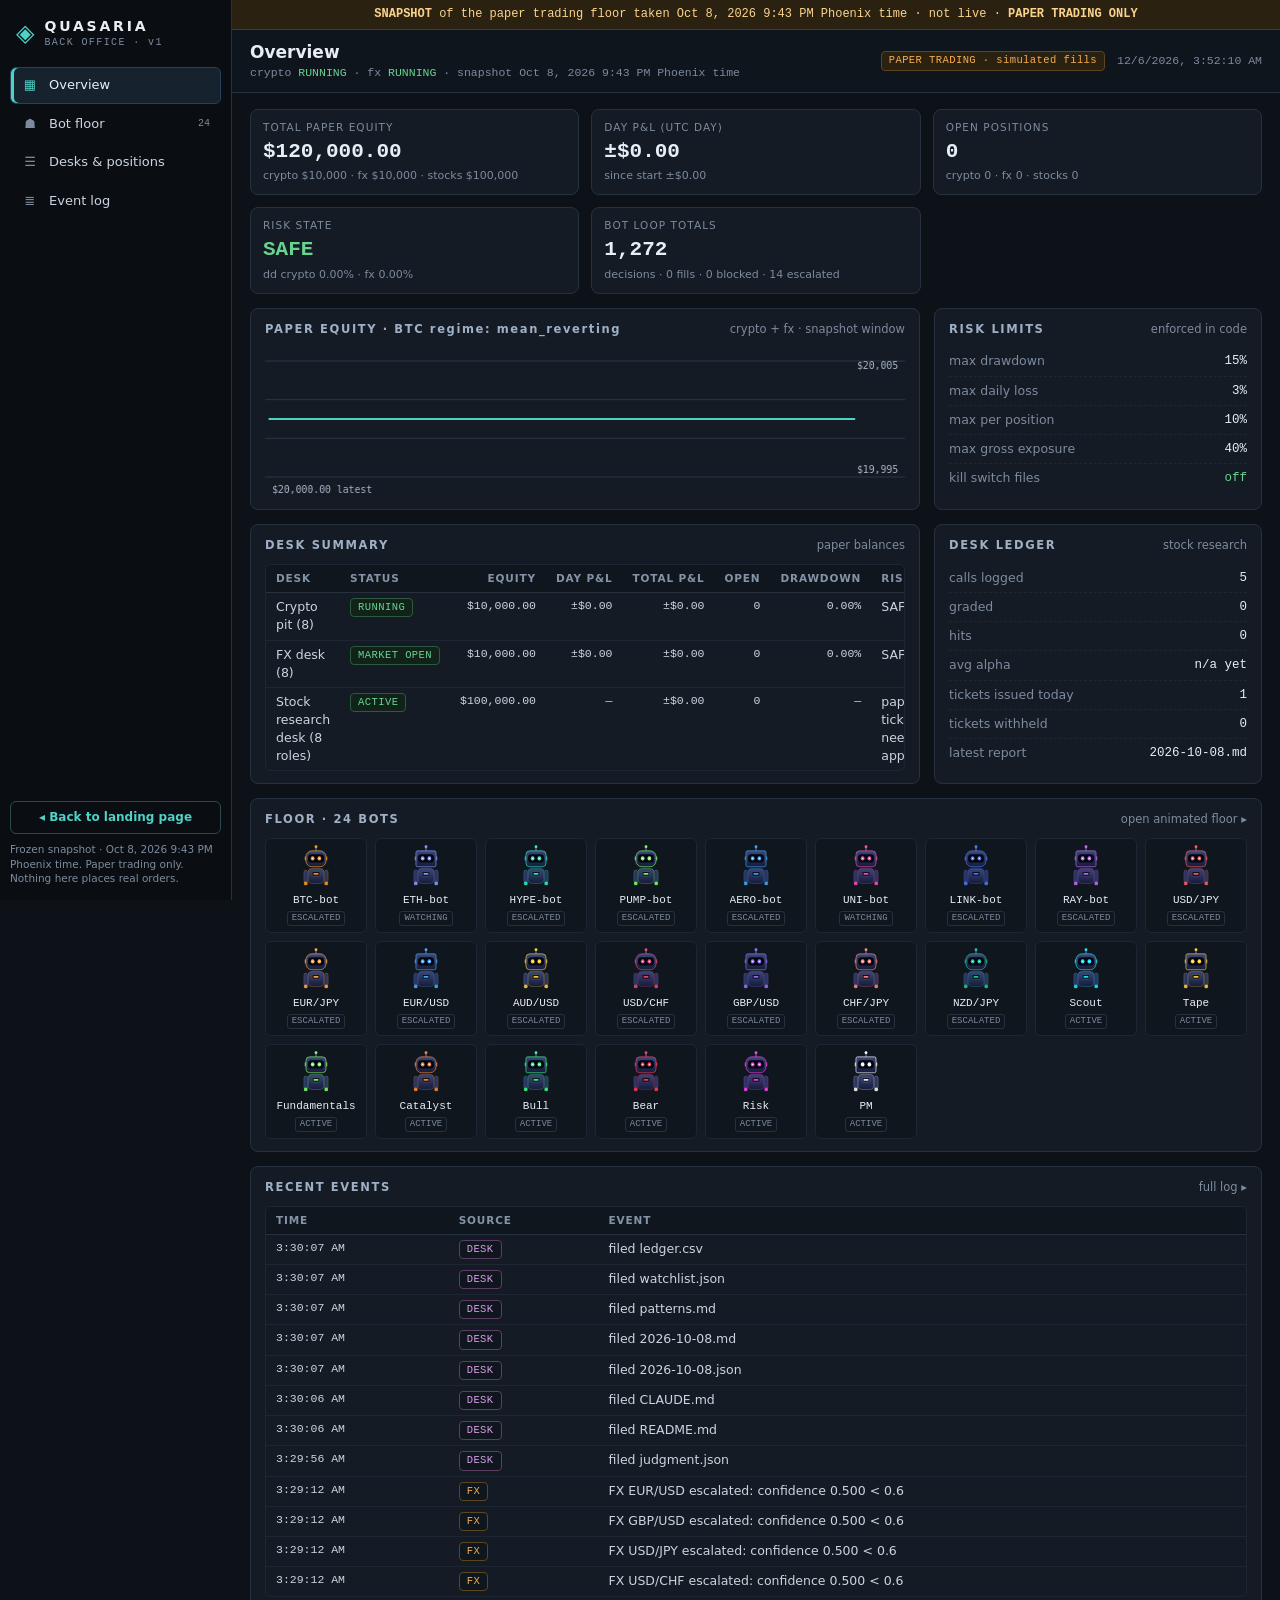
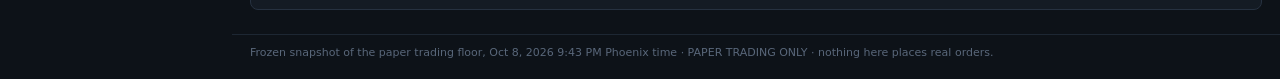
==== commit 752d507a: "Remove Property Tokenization view from Quasaria Bots (moved to PropertyRoot); keep back-office porta" ====
--- a/portal/index.html
+++ b/portal/index.html
@@ -4,7 +4,7 @@
 <meta charset="utf-8">
 <meta name="viewport" content="width=device-width,initial-scale=1">
 <title>Quasaria Back Office · SNAPSHOT · PAPER TRADING</title>
-<meta name="description" content="Quasaria back office: a frozen snapshot of the paper-trading floor plus an illustrative property tokenization flow on Stellar testnet. Not real. Not investment advice.">
+<meta name="description" content="Quasaria back office: a frozen snapshot of the paper-trading floor. Paper trading only. Not investment advice.">
 <link rel="stylesheet" href="style.css">
 </head>
 <body>
@@ -16,8 +16,6 @@
     <a href="#/floor" data-view="floor"><span class="ic">☗</span><span class="lbl">Bot floor</span><em id="nav-bots">24</em></a>
     <a href="#/desks" data-view="desks"><span class="ic">☰</span><span class="lbl">Desks &amp; positions</span></a>
     <a href="#/events" data-view="events"><span class="ic">≣</span><span class="lbl">Event log</span></a>
-    <div class="nav-sep">Concepts</div>
-    <a href="#/tokenization" data-view="tokenization"><span class="ic">⬡</span><span class="lbl">Property Tokenization</span><em class="chip warn-chip">ILLUSTRATIVE</em></a>
   </nav>
   <div class="side-foot">
     <a class="lp-link" href="../">◂ Back to landing page</a>
@@ -45,10 +43,6 @@
     <div class="kpi"><label>Open positions</label><b id="openpos">—</b><small id="fees"></small></div>
     <div class="kpi"><label>Risk state</label><b id="riskstate">—</b><small id="dd"></small></div>
     <div class="kpi"><label>Bot loop totals</label><b id="loopkpi">—</b><small id="loopkpi-sub"></small></div>
-    <a class="kpi kpi-token" href="#/tokenization" title="Open the illustrative Property Tokenization flow">
-      <label>Property tokenization <span class="chip warn-chip">ILLUSTRATIVE</span></label>
-      <b id="kpi-token-main">—</b><small id="kpi-token-sub"></small>
-    </a>
   </div>
 
   <div class="grid g-3">
@@ -96,122 +90,10 @@
     <div class="seg" id="ev-filter" role="group" aria-label="Filter events"><button data-f="all" class="on">All</button><button data-f="crypto">Crypto</button><button data-f="fx">FX</button><button data-f="desk">Stock desk</button></div></div>
     <div class="tbl-wrap"><table class="tbl" id="tbl-events"><thead><tr><th>Time</th><th>Source</th><th>Event</th></tr></thead><tbody></tbody></table></div></div>
 </section>
-
-<!-- ============ PROPERTY TOKENIZATION ============ -->
-<section class="view hidden" id="view-tokenization">
-  <div class="disclaimer" role="note">
-    <b>⚠ Educational / illustrative concept only.</b> No real property, no real tokens and no real issuer exist here. Nothing on this page is an offer, solicitation or investment advice. Every number is an <b>estimate / illustrative</b> or an <b>ASSUMED</b> input. Real tokenized real estate is subject to securities, property, lending and tax law in your jurisdiction. Everything shown targets <b>Stellar testnet</b> concepts only; addresses and hashes are obviously fake placeholders; no wallets or keys are used.
-  </div>
-
-  <div class="tok-hero panel">
-    <div>
-      <h2>From house deed to real estate share token to lending yield</h2>
-      <p>A <b>$500,000</b> example home (<span class="tag-ill">illustrative</span>) is held by an SPV. The SPV's equity is divided into <b>500,000 shares</b>, each represented 1:1 by a Stellar <b>real estate share token</b> (asset code <code>HOUSE1</code>, a made-up code). The property's value is recorded on Stellar testnet, and up to <b>50%</b> of it is put to work in <b>Blend</b> lending pools. <b>The yield comes from lending interest, not from rent and not from the house itself.</b></p>
-      <ul class="pillrow">
-        <li class="pill off">Off-chain: title + appraisal, SPV legal wrapper, mortgage servicer</li>
-        <li class="pill on">On Stellar testnet: share token, Soroban vault, Blend supply, Reflector (SEP-40) pricing</li>
-        <li class="pill wal">Non-custodial wallets: Freighter · LOBSTR · xBull · Scopuly (the app never holds keys)</li>
-      </ul>
-    </div>
-  </div>
-
-  <div class="panel">
-    <div class="p-head"><h3>PIPELINE</h3>
-      <div class="ctl"><button id="pl-play" class="btn" aria-pressed="true">❚❚ Pause</button><button id="pl-prev" class="btn" aria-label="Previous step">◂</button><button id="pl-next" class="btn" aria-label="Next step">▸</button></div></div>
-    <div class="pipeline" id="pipeline" role="list">
-      <div class="stage" role="listitem" data-i="0" tabindex="0"><div class="s-no">1</div><div class="s-ic">📜</div><h4>Deed, title &amp; appraisal</h4><p>Legal title review + independent appraisal: <b>$500,000</b></p><span class="loc off">OFF-CHAIN</span></div>
-      <div class="stage" role="listitem" data-i="1" tabindex="0"><div class="s-no">2</div><div class="s-ic">🏛</div><h4>SPV holds the deed</h4><p>Deed sits in an SPV (LLC/trust) with a custodian; equity = <b>500,000 shares</b></p><span class="loc off">OFF-CHAIN</span></div>
-      <div class="stage" role="listitem" data-i="2" tabindex="0"><div class="s-no">3</div><div class="s-ic">⬡</div><h4>Record value &amp; issue shares</h4><p>Value recorded on testnet; <code>HOUSE1</code> regulated asset + Soroban vault</p><span class="loc on">STELLAR TESTNET</span></div>
-      <div class="stage" role="listitem" data-i="3" tabindex="0"><div class="s-no">4</div><div class="s-ic">👛</div><h4>Mint to owner wallet</h4><p>KYC'd owner trusts + is authorized; shares land in a <b>non-custodial</b> wallet</p><span class="loc on">STELLAR TESTNET</span></div>
-      <div class="stage" role="listitem" data-i="4" tabindex="0"><div class="s-no">5</div><div class="s-ic">🏦</div><h4>Lend via Blend</h4><p>Up to <b>50%</b> supplied to a Blend pool; Reflector prices it (incl. XLM)</p><span class="loc on">STELLAR TESTNET</span></div>
-      <div class="stage" role="listitem" data-i="5" tabindex="0"><div class="s-no">6</div><div class="s-ic" id="stage6-ic">💰</div><h4 id="stage6-title">Yield routed</h4><p id="stage6-sub">choose a destination below</p><span class="loc mix" id="stage6-loc">ON + OFF-CHAIN</span></div>
-      <div class="packet" id="packet" aria-hidden="true"></div>
-    </div>
-    <div class="stage-detail" id="stage-detail" aria-live="polite"></div>
-  </div>
-
-  <div class="grid g-2">
-    <div class="panel">
-      <div class="p-head"><h3>$500K WORKED EXAMPLE <span class="chip warn-chip">ESTIMATE · ILLUSTRATIVE</span></h3></div>
-      <div class="form">
-        <div class="f-row"><label for="in-deploy">Share of value lent <span class="muted">(max 50%)</span></label><input id="in-deploy" type="range" min="0" max="50" step="1" value="50"><output id="out-deploy">50%</output></div>
-        <div class="f-row"><label>Interest rate</label>
-          <div class="seg" id="rate-mode" role="group" aria-label="Rate source"><button data-m="assumed" class="on">ASSUMED 3.00%</button><button data-m="live">Blend live rate (manual)</button></div></div>
-        <div class="f-row hidden" id="live-row"><label for="in-live">Live rate you read from Blend testnet</label><input id="in-live" type="number" min="0" max="50" step="0.01" placeholder="e.g. read from the Blend app" ><output>% APR</output></div>
-        <div class="note-live hidden" id="live-note">This static snapshot is <b>not connected to Blend</b>, so it cannot fetch a live rate and does not invent one. Type the supply APR you read yourself; leave it empty to fall back to the assumed 3%. Blend rates are variable (utilization-based).</div>
-        <div class="f-row"><label for="in-freq">Compounding frequency</label>
-          <select id="in-freq"><option value="365">Daily</option><option value="52">Weekly</option><option value="12" selected>Monthly</option><option value="4">Quarterly</option><option value="1">Annually</option></select></div>
-        <div class="f-row"><label for="in-years">Timeframe</label><input id="in-years" type="range" min="1" max="30" step="1" value="10"><output id="out-years">10 yrs</output></div>
-        <div class="f-row"><label for="in-xlm">Reflector XLM/USD price <span class="muted">(placeholder)</span></label><input id="in-xlm" type="number" min="0.01" step="0.01" value="0.25"><output>USD <span class="tag-ill">illustrative, not a quote</span></output></div>
-      </div>
-      <div class="tiles" id="tiles"></div>
-      <div class="chart-wrap"><canvas id="growth" width="620" height="260" role="img" aria-label="Illustrative growth chart of the lent amount over time"></canvas>
-        <div class="legend"><span><i style="background:#4fd1c5"></i>Fully compounded (yield reinvested)</span><span><i style="background:#f6ad55"></i>Harvested (yield paid out, no compounding)</span><span><i style="background:#718096"></i>Principal lent</span></div></div>
-      <p class="fine">Estimates only. Gross interest on the lent amount; excludes Blend/SPV fees, network fees, taxes, borrower defaults, bad debt and rate changes. Rates are variable and can fall to zero or the principal can lose value.</p>
-    </div>
-
-    <div class="panel">
-      <div class="p-head"><h3>YIELD DESTINATION <span class="chip warn-chip">ILLUSTRATIVE</span></h3></div>
-      <p class="lede sm">The homeowner holds the real estate share tokens, so the lending yield is theirs. Pick where the harvested yield goes. It updates the numbers and pipeline stage 6 live.</p>
-      <div class="seg wide" id="dest" role="radiogroup" aria-label="Yield destination">
-        <button role="radio" data-d="mortgage" class="on" aria-checked="true">① Pay down mortgage</button>
-        <button role="radio" data-d="income" aria-checked="false">② Passive income</button>
-        <button role="radio" data-d="bills" aria-checked="false">③ Bills / anything</button>
-        <button role="radio" data-d="custom" aria-checked="false">④ Custom split</button>
-      </div>
-      <div class="split hidden" id="split">
-        <div class="f-row"><label for="in-sp-m">Mortgage</label><input id="in-sp-m" type="range" min="0" max="100" value="50"><output id="out-sp-m">50%</output></div>
-        <div class="f-row"><label for="in-sp-i">Passive income</label><input id="in-sp-i" type="range" min="0" max="100" value="30"><output id="out-sp-i">30%</output></div>
-        <div class="f-row"><label>Bills / spend (rest)</label><div class="splitbar" id="splitbar"></div><output id="out-sp-b">20%</output></div>
-      </div>
-      <div class="dest-out" id="dest-out"></div>
-
-      <details class="assume" open>
-        <summary>ASSUMED mortgage terms (editable, fictional)</summary>
-        <div class="form">
-          <div class="f-row"><label for="in-mbal">Remaining balance</label><input id="in-mbal" type="number" min="1000" step="1000" value="300000"><output>USD</output></div>
-          <div class="f-row"><label for="in-mrate">Mortgage rate</label><input id="in-mrate" type="number" min="0" max="20" step="0.05" value="6.00"><output>% APR</output></div>
-          <div class="f-row"><label for="in-mterm">Remaining term</label><input id="in-mterm" type="number" min="1" max="40" step="1" value="25"><output>years</output></div>
-        </div>
-        <p class="fine">Mortgage servicing, the lender and any extra-principal payments happen off-chain with a real servicer; this demo does not connect to one. Prepayment terms, taxes and escrow are not modeled.</p>
-      </details>
-    </div>
-  </div>
-
-  <div class="grid g-2">
-    <div class="panel">
-      <div class="p-head"><h3>HOW THE SHARE TOKEN WORKS ON STELLAR</h3></div>
-      <div class="steps-text">
-        <div class="acc"><h4>Share register &amp; legal wrapper (off-chain)</h4><p>The SPV's operating agreement says its equity is divided into 500,000 shares and that each share is represented 1:1 by the <code>HOUSE1</code> asset. The share register ties each verified holder to a wallet address. Which record legally governs (the ledger or an off-chain register) depends on the jurisdiction and the documents. Title and appraisal remain off-chain.</p></div>
-        <div class="acc"><h4>Issuer &amp; distribution accounts</h4><p>An <b>issuer account</b> creates the asset; a separate <b>distribution account</b> holds the minted supply and sends it to holders. Holders opt in with a <b>trustline</b> (<code>change_trust</code>). The issuer sets <code>AUTH_REQUIRED</code> (approve each holder first), <code>AUTH_REVOCABLE</code> (freeze/limit) and <code>AUTH_CLAWBACK_ENABLED</code> (recover tokens for legal or compliance reasons; it requires revocable). Because the issuer must keep these powers, it cannot be locked, so it needs multisig and governance.</p></div>
-        <div class="acc"><h4>Compliance: SEP-8, SEP-24 (and SEP-10/12)</h4><p><b>SEP-8 regulated assets</b>: an approval server checks and signs each transfer (holder limits, lock-ups, sanctions screening). <b>SEP-24</b> gives an interactive web flow where an anchor/issuer can run KYC and funding; <b>SEP-12</b> is the KYC data API and <b>SEP-10</b> proves wallet ownership. The asset's <code>stellar.toml</code> (SEP-1) advertises these.</p></div>
-        <div class="acc"><h4>Soroban vault, Blend &amp; Reflector</h4><p>A <b>Soroban vault contract</b> tracks the recorded property value and the share supply, and uses the asset's SEP-41-style token interface (the Stellar Asset Contract). It supplies up to 50% of the value to a <b>Blend</b> pool (a <code>submit</code> call with a supply request) to earn borrower interest, and reads <b>Reflector</b> oracle prices (SEP-40 <code>lastprice</code>) to value positions, including XLM conversion.</p></div>
-        <div class="acc"><h4>Where the yield comes from, and the risks</h4><p><b>Lending interest.</b> Borrowers in the Blend pool pay interest; lenders earn a variable share. Not rent. Risks: smart-contract bugs, oracle errors, borrower liquidation shortfalls / bad debt, liquidity limits on withdrawal, rate swings, regulatory change, and the fact that a house cannot itself be lent: real funds would need to back whatever is supplied.</p></div>
-      </div>
-    </div>
-
-    <div class="panel">
-      <div class="p-head"><h3>MOCK STELLAR VIEW <span class="chip warn-chip">FAKE · TESTNET CONCEPT</span></h3></div>
-      <div class="seg" id="mock-tabs" role="tablist"><button data-t="asset" class="on" role="tab">Asset</button><button data-t="issuer" role="tab">Issuer flags</button><button data-t="txs" role="tab">Transactions</button><button data-t="toml" role="tab">stellar.toml</button></div>
-      <div class="mock" id="mock"></div>
-      <p class="fine">Mock UI, not a block explorer. Addresses and hashes are placeholders and do not exist on any network.</p>
-    </div>
-  </div>
-
-  <div class="panel">
-    <div class="p-head"><h3>SHARE REGISTER <span class="chip warn-chip">ILLUSTRATIVE</span></h3></div>
-    <div class="tbl-wrap"><table class="tbl" id="tbl-register"><thead><tr><th>Holder</th><th>Wallet (placeholder)</th><th>KYC</th><th>Trustline</th><th class="r">HOUSE1 shares</th><th class="r">% of SPV</th><th>Note</th></tr></thead><tbody>
-      <tr><td>Homeowner (example)</td><td class="mono">GEXAMPLEHOMEOWNER…PLACEHOLDER</td><td><span class="chip ok">verified</span></td><td><span class="chip ok">authorized</span></td><td class="r mono">500,000</td><td class="r mono">100.00%</td><td>Non-custodial wallet (e.g. Freighter / LOBSTR / xBull / Scopuly); app holds no keys</td></tr>
-      <tr class="muted-row"><td>Distribution account</td><td class="mono">GEXAMPLEDISTRIBUTION…PLACEHOLDER</td><td>n/a</td><td><span class="chip ok">authorized</span></td><td class="r mono">0</td><td class="r mono">0.00%</td><td>Holds supply only transiently during minting</td></tr>
-    </tbody></table></div>
-    <p class="fine">If other verified holders were added, yield would be distributed pro rata per share. Of the 500,000 shares, <b>250,000</b> (50%) represent value the vault lends; the other 250,000 are not lent.</p>
-  </div>
-</section>
 </main>
-<footer>Frozen snapshot of the paper trading floor, Oct 8, 2026 9:43 PM Phoenix time · PAPER TRADING ONLY · nothing here places real orders · Property Tokenization is an educational concept: not an offer, not investment advice.</footer>
+<footer>Frozen snapshot of the paper trading floor, Oct 8, 2026 9:43 PM Phoenix time · PAPER TRADING ONLY · nothing here places real orders.</footer>
 </div>
 </div>
 <script src="app.js"></script>
-<script src="tokenization.js"></script>
 </body>
 </html>
--- a/portal/style.css
+++ b/portal/style.css
@@ -60,13 +60,11 @@
 .dot{width:8px;height:8px;border-radius:50%;display:inline-block}.dot.cyan{background:var(--acc)}.dot.amber{background:var(--amber)}.dot.magenta{background:var(--mag)}
 .lede{margin:0;color:var(--txt)}.lede.sm{font-size:12.5px;color:var(--dim);margin-bottom:10px}
 /* kpis */
-.kpis{display:grid;grid-template-columns:repeat(6,minmax(0,1fr));gap:12px}
+.kpis{display:grid;grid-template-columns:repeat(5,minmax(0,1fr));gap:12px}
 .kpi{background:var(--panel);border:1px solid var(--line);border-radius:8px;padding:10px 12px;min-width:0;text-decoration:none;color:inherit;display:block}
 .kpi label{display:block;font-size:10.5px;letter-spacing:.1em;text-transform:uppercase;color:var(--dim);margin-bottom:2px}
 .kpi b{display:block;font-family:var(--mono);font-size:21px;color:var(--hi);font-weight:600;overflow:hidden;text-overflow:ellipsis;white-space:nowrap}
 .kpi small{display:block;font-size:11px;color:var(--dim);margin-top:2px;line-height:1.35}
-.kpi-token{border-color:#5c4620;background:linear-gradient(180deg,#1c1a14,#141b24)}.kpi-token:hover{border-color:var(--amber)}
-.kpi-token b{color:var(--amber)}
 .kv>div{display:flex;justify-content:space-between;gap:10px;padding:5px 0;border-bottom:1px dashed var(--line2);font-size:12.5px}
 .kv>div:last-child{border:0}.kv span{color:var(--dim)}.kv b{font-family:var(--mono);font-weight:500;color:var(--hi)}
 canvas#spark{width:100%;height:150px;display:block}
@@ -104,54 +102,6 @@
 .note-live{font-size:11.5px;color:#fbd38d;background:#241c0e;border:1px solid #5c4620;border-radius:6px;padding:7px 10px;margin-bottom:10px}
 .fine{font-size:11px;color:var(--dim);margin:8px 0 0}
 .tag-ill{font-size:10px;color:var(--amber);border:1px dashed #5c4620;border-radius:3px;padding:0 4px;white-space:nowrap}
-/* tokenization */
-.disclaimer{background:#2a2110;border:1px solid #6b5220;border-left:4px solid var(--amber);color:#fbe3b8;border-radius:6px;padding:10px 14px;font-size:13px}
-.disclaimer b{color:#ffd9a0}
-.tok-hero h2{margin:0 0 6px;font-size:19px;color:var(--hi)}.tok-hero p{margin:0 0 10px}
-.pillrow{list-style:none;margin:0;padding:0;display:flex;gap:8px;flex-wrap:wrap}
-.pill{font-size:11.5px;padding:3px 9px;border-radius:999px;border:1px solid var(--line)}
-.pill.off{color:#cbb98f;border-color:#5c4a20;background:#201a0e}.pill.on{color:#8be0d8;border-color:#245a56;background:#0f2220}.pill.wal{color:#a9c4f5;border-color:#2d4a7a;background:#101b2e}
-.pipeline{position:relative;display:grid;grid-template-columns:repeat(6,minmax(0,1fr));gap:10px;padding:14px 0 6px}
-.pipeline::before{content:"";position:absolute;left:4%;right:4%;top:46px;height:2px;background:repeating-linear-gradient(90deg,#33465c 0 8px,transparent 8px 14px)}
-.stage{position:relative;background:#10161d;border:1px solid var(--line);border-radius:8px;padding:10px 10px 12px;cursor:pointer;transition:border-color .25s,background .25s,transform .25s;min-width:0}
-.stage:hover{border-color:#3b5266}
-.stage.done{border-color:#27545a}
-.stage.active{border-color:var(--acc);background:#112028;transform:translateY(-3px);box-shadow:0 6px 18px rgba(0,0,0,.35)}
-.s-no{position:absolute;top:-9px;left:10px;background:var(--bg);border:1px solid var(--line);border-radius:999px;font:600 11px var(--mono);padding:0 7px;color:var(--dim)}
-.stage.active .s-no{color:var(--acc);border-color:var(--acc)}
-.s-ic{font-size:24px;line-height:1;margin:6px 0 4px;height:28px}
-.stage h4{margin:0 0 3px;font-size:12.5px;color:var(--hi)}.stage p{margin:0 0 6px;font-size:11.5px;color:var(--dim)}
-.loc{font:600 9px var(--mono);letter-spacing:.08em;border-radius:3px;padding:1px 5px;border:1px solid}
-.loc.off{color:#d6bf8a;border-color:#5c4a20}.loc.on{color:#7fe0d6;border-color:#245a56}.loc.mix{color:#a9c4f5;border-color:#2d4a7a}
-.packet{position:absolute;top:40px;left:4%;width:14px;height:14px;border-radius:50%;background:var(--amber);box-shadow:0 0 0 4px rgba(246,173,85,.18);transition:left .9s ease-in-out;pointer-events:none;z-index:2}
-.stage-detail{margin-top:12px;border:1px solid var(--line2);background:#10161d;border-radius:8px;padding:12px 14px;font-size:12.5px;min-height:96px}
-.stage-detail h4{margin:0 0 6px;color:var(--hi);font-size:13.5px}.stage-detail ul{margin:6px 0 0;padding-left:18px}.stage-detail li{margin:2px 0}
-.tiles{display:grid;grid-template-columns:repeat(3,minmax(0,1fr));gap:8px;margin:6px 0 10px}
-.tile{background:#10161d;border:1px solid var(--line2);border-radius:6px;padding:7px 9px;min-width:0}
-.tile label{display:block;font-size:10px;letter-spacing:.08em;text-transform:uppercase;color:var(--dim)}
-.tile b{display:block;font:600 15px var(--mono);color:var(--hi);overflow:hidden;text-overflow:ellipsis;white-space:nowrap}.tile small{display:block;font-size:10.5px;color:var(--dim)}
-.tile.hl b{color:var(--acc)}
-.chart-wrap canvas{width:100%;height:auto;display:block;background:#0f151c;border:1px solid var(--line2);border-radius:6px}
-.legend{display:flex;gap:14px;flex-wrap:wrap;font-size:11px;color:var(--dim);margin-top:6px}.legend i{display:inline-block;width:10px;height:3px;margin-right:5px;vertical-align:middle}
-.split{margin:10px 0}
-.splitbar{display:flex;height:14px;border-radius:4px;overflow:hidden;border:1px solid var(--line)}.splitbar i{display:block;height:100%}
-.dest-out{margin-top:10px;display:flex;flex-direction:column;gap:10px}
-.dblock{border:1px solid var(--line2);background:#10161d;border-radius:8px;padding:10px 12px}
-.dblock h5{margin:0 0 6px;font-size:12px;color:var(--hi);display:flex;justify-content:space-between;gap:8px;flex-wrap:wrap}
-.dblock .kv>div{padding:3px 0}
-.bar{height:8px;border-radius:4px;background:#0b1016;border:1px solid var(--line2);overflow:hidden}.bar i{display:block;height:100%;background:var(--acc)}
-.bill{display:grid;grid-template-columns:minmax(0,1fr) auto;gap:2px 10px;font-size:12px;margin:5px 0}.bill .bar{grid-column:1/-1}
-.assume{margin-top:12px;border:1px dashed #5c4620;border-radius:8px;padding:8px 12px;background:#17140d}
-.assume summary{cursor:pointer;font-size:12px;color:var(--amber);font-weight:600}
-.assume .form{margin-top:10px}
-.acc{border-left:2px solid var(--line);padding:2px 0 2px 12px;margin-bottom:12px}.acc h4{margin:0 0 3px;font-size:13px;color:var(--hi)}.acc p{margin:0;font-size:12.5px;color:var(--txt)}
-.mock{background:#0b1016;border:1px solid var(--line);border-radius:6px;padding:10px 12px;margin-top:10px;font-family:var(--mono);font-size:11.5px;overflow-x:auto;min-height:250px}
-.mock .row{display:flex;justify-content:space-between;gap:12px;padding:3px 0;border-bottom:1px dashed var(--line2)}.mock .row span:first-child{color:var(--dim)}.mock .row span:last-child{color:#9ae6b4;text-align:right;overflow-wrap:anywhere}
-.mock h6{margin:0 0 6px;font-size:12px;color:var(--hi);font-family:var(--sans)}
-.mock .tx{border:1px solid var(--line2);border-radius:6px;padding:6px 8px;margin-bottom:8px;background:#0f151c}
-.mock .tx .h{display:flex;justify-content:space-between;gap:8px;color:var(--dim);font-size:10.5px;flex-wrap:wrap}.mock .tx .op{color:#9ae6b4;overflow-wrap:anywhere}.mock .tx .op b{color:var(--amber);font-weight:600}
-.mock pre{margin:0;white-space:pre-wrap;overflow-wrap:anywhere;color:#9ae6b4}
-.mock .flag{display:flex;align-items:center;gap:8px;padding:4px 0}.mock .flag i{width:9px;height:9px;border-radius:2px;background:var(--lime)}
 /* floor desks (compact) */
 .desks{display:grid;grid-template-columns:repeat(auto-fill,minmax(172px,1fr));gap:12px;padding-bottom:8px}
 .desk{position:relative;height:272px;border-radius:8px;background:#10161d;border:1px solid var(--line);overflow:visible;transition:box-shadow .3s}
@@ -226,12 +176,10 @@
  #topbar{position:static}
  .kpis{grid-template-columns:repeat(2,minmax(0,1fr))}.kpi b{font-size:17px}
  main{padding:12px 10px 20px}.f-row{grid-template-columns:minmax(0,1fr);gap:4px}.f-row output{justify-self:start}
- .tiles{grid-template-columns:repeat(2,minmax(0,1fr))}
- .seg.wide{grid-template-columns:minmax(0,1fr)}
  .desks{grid-template-columns:repeat(auto-fill,minmax(150px,1fr));gap:10px}
  .top-right .clock{display:none}
 }
-@media (max-width:520px){.pipeline{grid-template-columns:minmax(0,1fr)}.kpis{grid-template-columns:minmax(0,1fr) minmax(0,1fr)}.strip{grid-template-columns:repeat(auto-fill,minmax(78px,1fr))}.tiles{grid-template-columns:minmax(0,1fr)}}
+@media (max-width:520px){.kpis{grid-template-columns:minmax(0,1fr) minmax(0,1fr)}.strip{grid-template-columns:repeat(auto-fill,minmax(78px,1fr))}}
 @media (prefers-reduced-motion:reduce){*{animation-duration:.001s!important;animation-iteration-count:1!important;transition:none!important}}
 .desk.mkt-closed .robot{opacity:.6}.desk.mkt-closed .monitor{filter:brightness(.8)}
 @media (max-width:860px){
